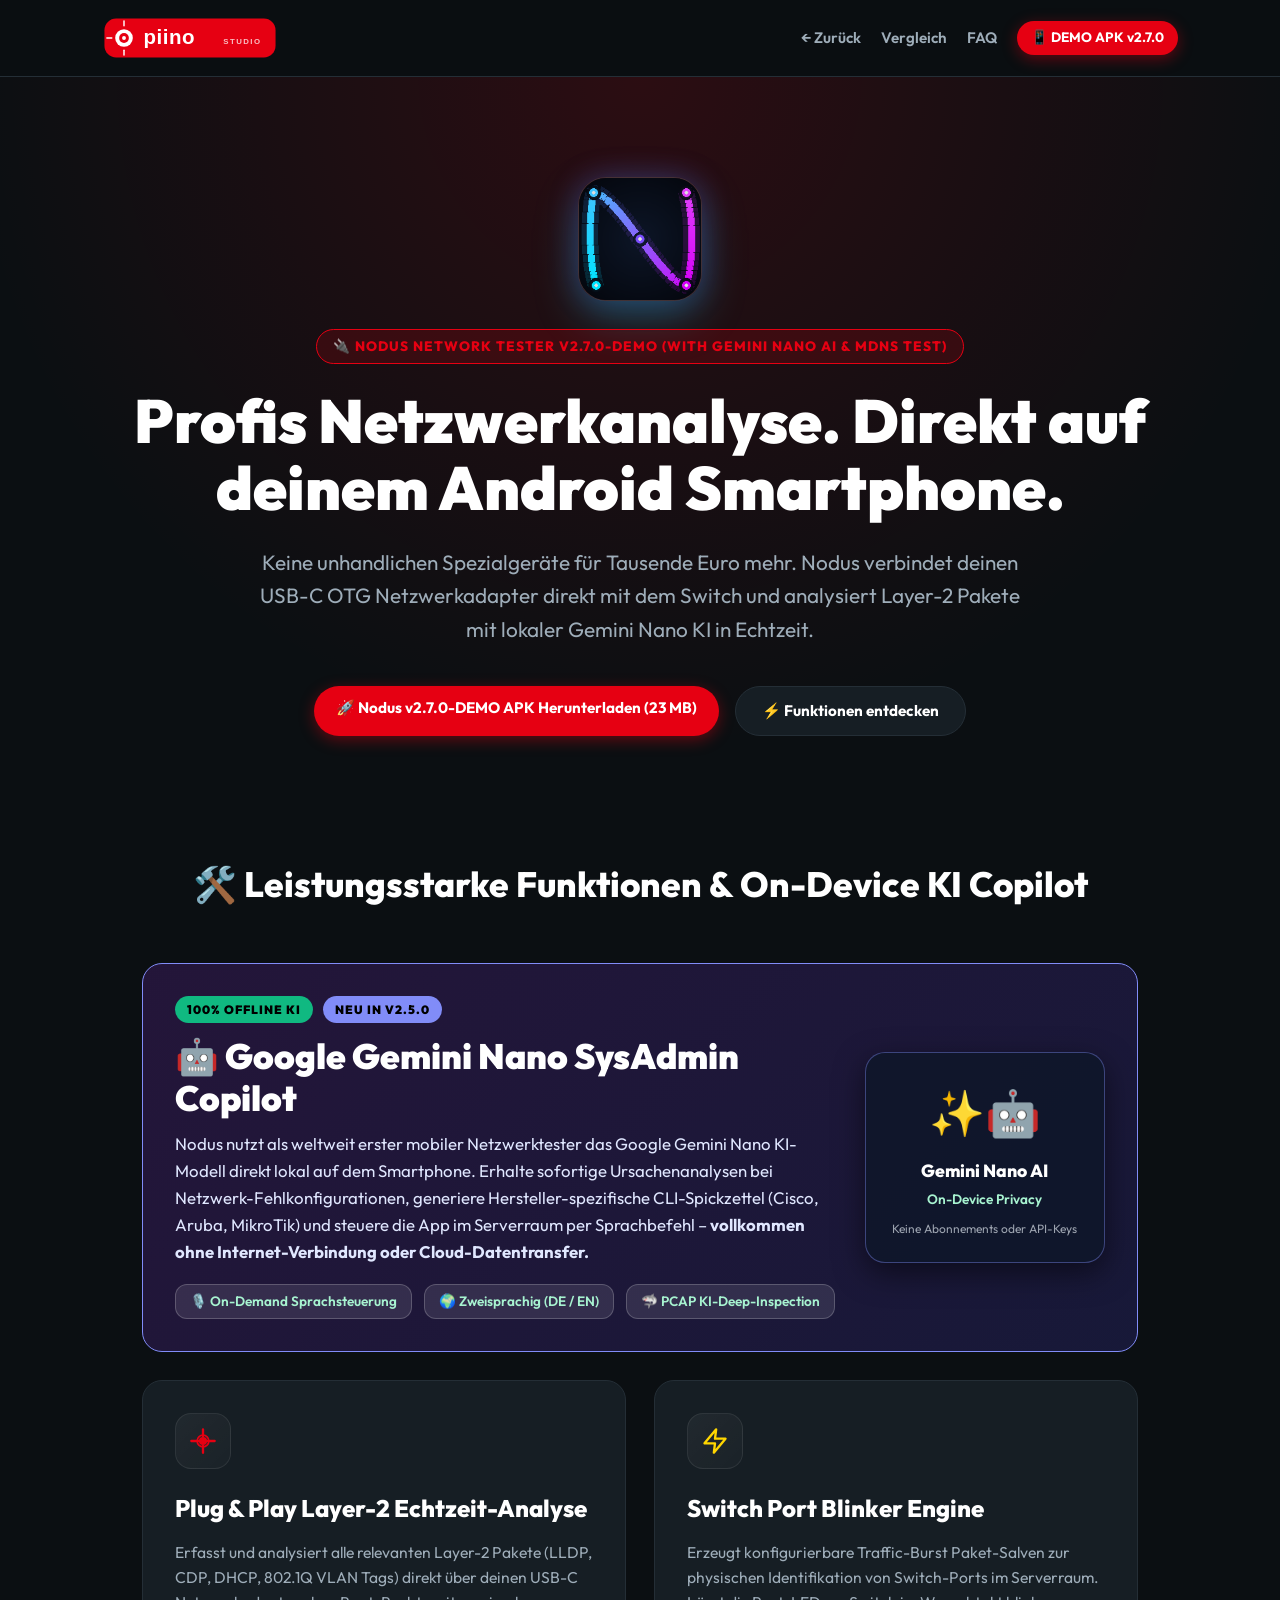
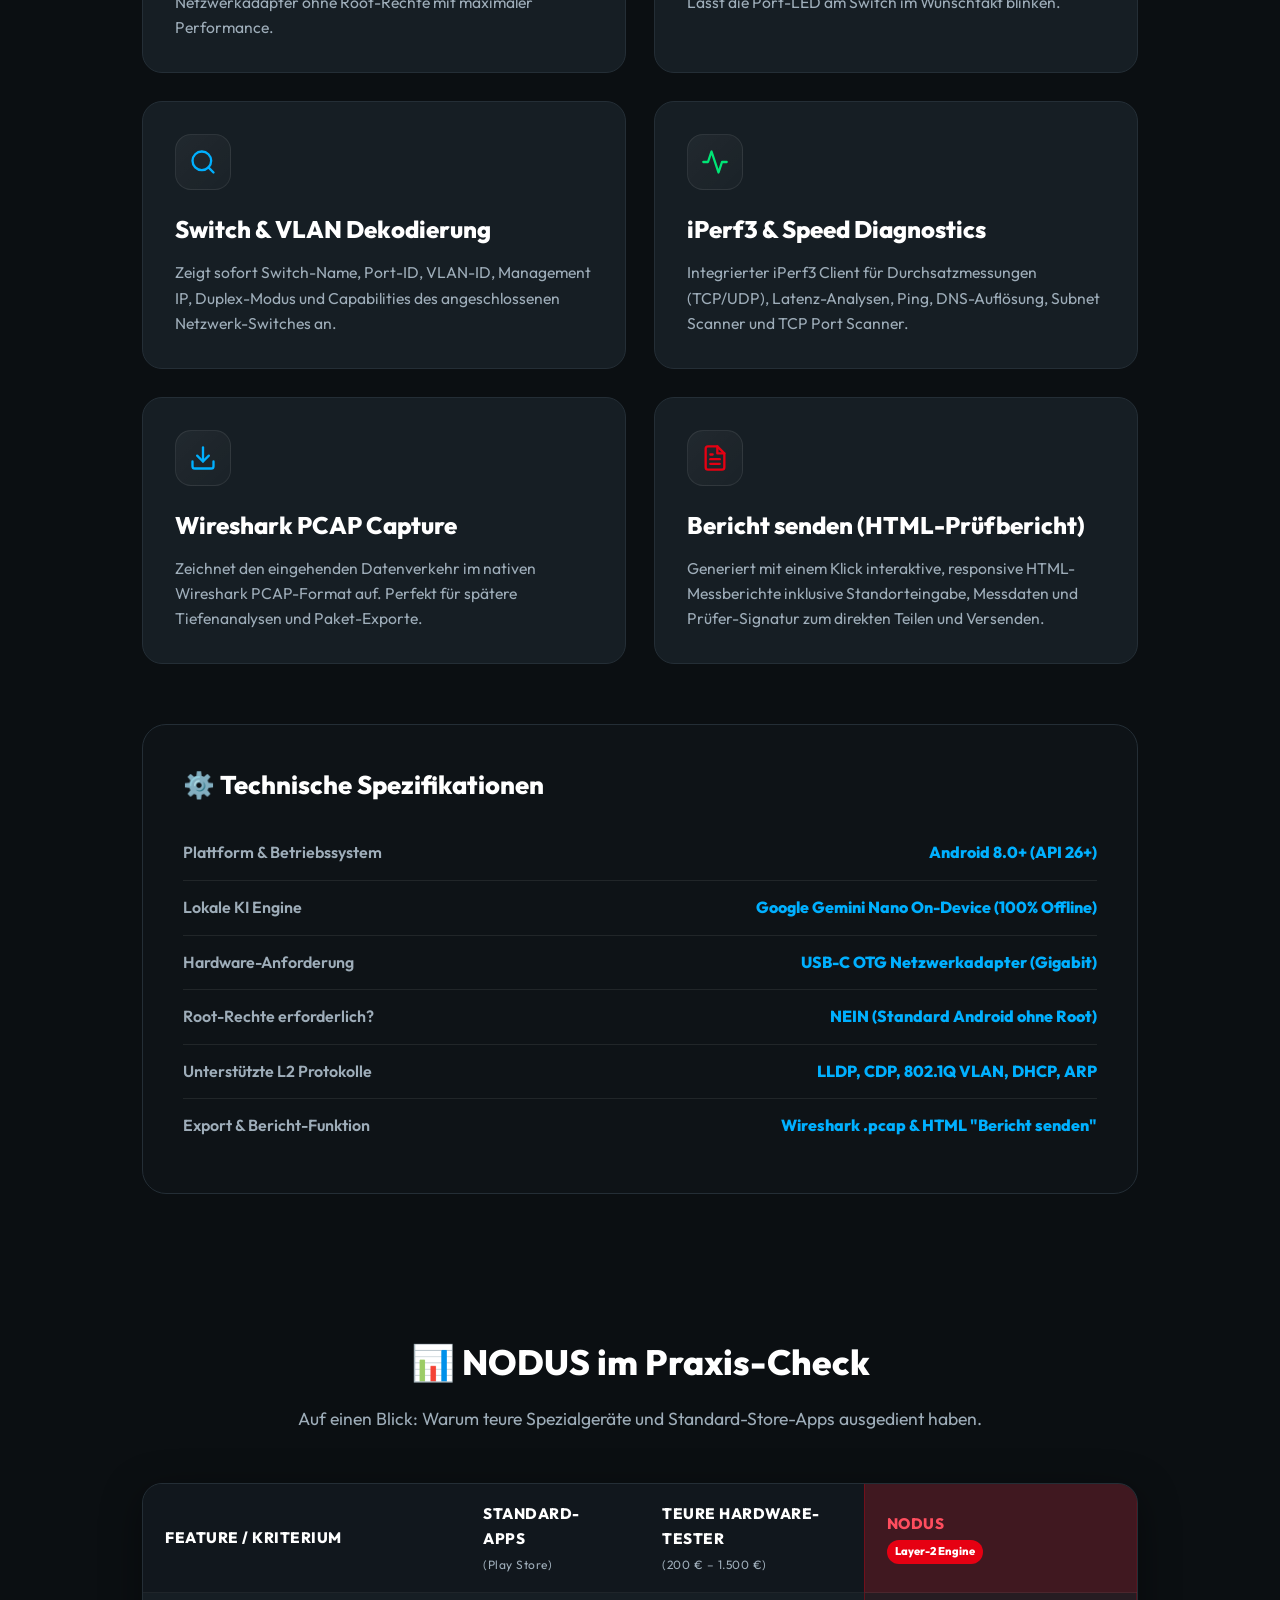
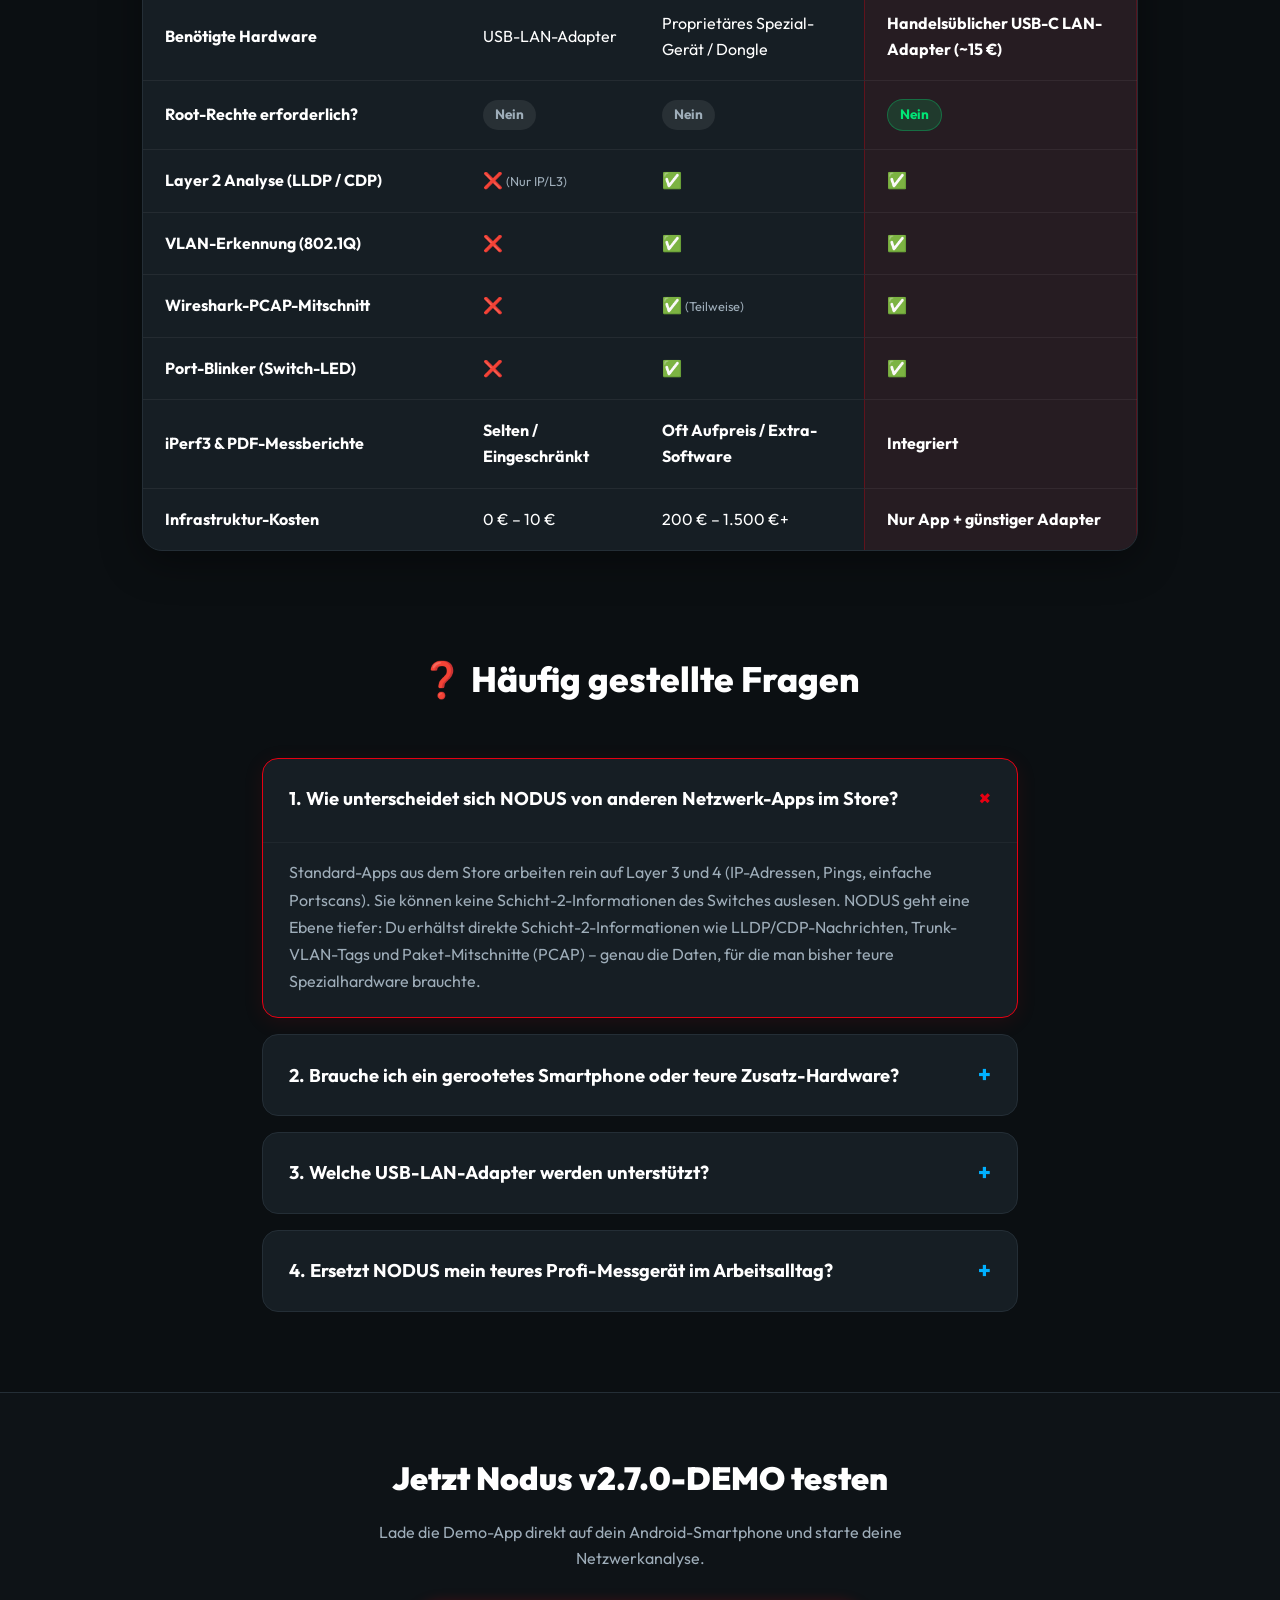
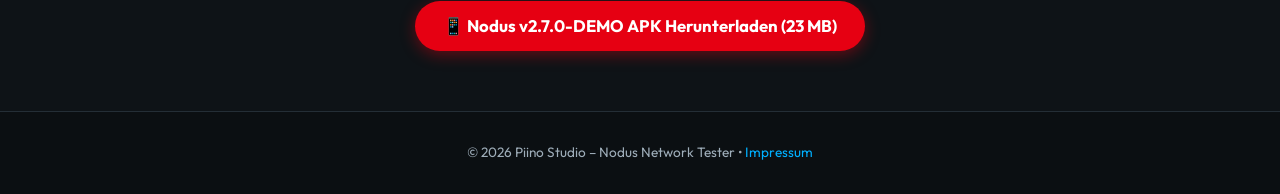
==== nodus.html @ 51ab17da "Update all website references & download links to Nodus v2.7.0-DEMO" ====
<!DOCTYPE html>
<html lang="de">
<head>
  <meta charset="UTF-8">
  <meta name="viewport" content="width=device-width, initial-scale=1.0">
  <title>Nodus Network Tester - Der mobile USB-C Layer-2 Netzwerktester für Android</title>
  <meta name="description" content="Nodus verwandelt dein Android-Smartphone in einen professionellen Layer-2 Netzwerktester. LLDP/CDP Switch-Analyse, Port-Blinker, iPerf3 und PCAP Export ohne Root.">
  <link rel="preconnect" href="https://fonts.googleapis.com">
  <link rel="preconnect" href="https://fonts.gstatic.com" crossorigin>
  <link href="https://fonts.googleapis.com/css2?family=Outfit:wght@400;600;800;900&display=swap" rel="stylesheet">
  <link rel="stylesheet" href="styles.css">
  <style>
    .nodus-hero {
      padding: 100px 8% 60px;
      text-align: center;
      background: radial-gradient(circle at top center, rgba(230, 0, 18, 0.15) 0%, rgba(11, 15, 18, 0) 70%);
    }
    .nodus-hero h1 {
      font-size: 3.8rem;
      font-weight: 900;
      line-height: 1.1;
      margin-bottom: 24px;
    }
    .nodus-hero p {
      font-size: 1.3rem;
      color: var(--text-gray);
      max-width: 760px;
      margin: 0 auto 40px;
    }
    .feature-detail-grid {
      display: grid;
      grid-template-columns: repeat(auto-fit, minmax(340px, 1fr));
      gap: 28px;
      margin-top: 40px;
    }
    .detail-card {
      background: var(--card-bg);
      border: 1px solid var(--card-border);
      border-radius: 20px;
      padding: 32px;
      transition: all 0.2s ease;
    }
    .detail-card:hover {
      border-color: var(--piino-red);
      transform: translateY(-4px);
    }
    .detail-icon {
      font-size: 3rem;
      margin-bottom: 20px;
    }
    .detail-card h3 {
      font-size: 1.5rem;
      font-weight: 800;
      margin-bottom: 12px;
      color: var(--text-white);
    }
    .detail-card p {
      color: var(--text-gray);
      font-size: 0.98rem;
      line-height: 1.6;
    }
    .tech-specs {
      background: #0E1317;
      border: 1px solid var(--card-border);
      border-radius: 24px;
      padding: 40px;
      margin-top: 60px;
    }
    .spec-item {
      display: flex;
      justify-content: space-between;
      padding: 14px 0;
      border-bottom: 1px solid rgba(255, 255, 255, 0.08);
    }
    .spec-item:last-child {
      border-bottom: none;
    }
    .spec-name {
      color: var(--text-gray);
      font-weight: 600;
    }
    .spec-value {
      color: var(--accent-cyan);
      font-weight: 800;
    }
  </style>
</head>
<body>

  <!-- Navbar -->
  <nav class="navbar">
    <a href="https://www.piino.de" class="nav-brand">
      <img src="piino-logo-legal.svg" alt="Piino Studio Logo" class="nav-logo-svg">
    </a>
    <div class="nav-links">
      <a href="https://www.piino.de" class="nav-link">← Zurück</a>
      <a href="#vergleich" class="nav-link">Vergleich</a>
      <a href="#faq" class="nav-link">FAQ</a>
      <a href="downloads/Nodus-v2.7.0-DEMO.apk" download class="btn-primary btn-sm">📱 DEMO APK v2.7.0</a>
    </div>
  </nav>

  <!-- Nodus Hero -->
  <section class="nodus-hero">
    <div style="margin-bottom: 20px;">
      <img src="nodus-app-icon.png" alt="Nodus App Icon" style="width: 124px; height: 124px; border-radius: 28px; box-shadow: 0 16px 45px rgba(0, 225, 255, 0.28), 0 0 30px rgba(124, 77, 255, 0.25); border: 1px solid rgba(255, 255, 255, 0.15); transition: transform 0.3s ease;" onmouseover="this.style.transform='scale(1.06)'" onmouseout="this.style.transform='scale(1)'">
    </div>
    <div class="badge-nintendo">🔌 NODUS NETWORK TESTER v2.7.0-DEMO (WITH GEMINI NANO AI & mDNS TEST)</div>
    <h1>Profis Netzwerkanalyse. Direkt auf deinem Android Smartphone.</h1>
    <p>Keine unhandlichen Spezialgeräte für Tausende Euro mehr. Nodus verbindet deinen USB-C OTG Netzwerkadapter direkt mit dem Switch und analysiert Layer-2 Pakete mit lokaler Gemini Nano KI in Echtzeit.</p>
    
    <div class="hero-actions">
      <a href="downloads/Nodus-v2.7.0-DEMO.apk" download class="btn-primary">🚀 Nodus v2.7.0-DEMO APK Herunterladen (23 MB)</a>
      <a href="#features" class="btn-secondary">⚡ Funktionen entdecken</a>
    </div>
  </section>

  <!-- Deep Feature Breakdown -->
  <section id="features" class="features">
    <h2 class="section-title">🛠️ Leistungsstarke Funktionen &amp; On-Device KI Copilot</h2>
    
    <div class="feature-detail-grid">
      <!-- HIGHLIGHT FEATURE: Gemini Nano On-Device KI Copilot -->
      <div class="detail-card gemini-nano-card" style="grid-column: 1 / -1; background: linear-gradient(135deg, rgba(147, 51, 234, 0.18), rgba(79, 70, 229, 0.18)); border: 1.5px solid #818CF8; position: relative; overflow: hidden;">
        <div style="display: flex; align-items: center; justify-content: space-between; flex-wrap: wrap; gap: 20px;">
          <div style="flex: 1; min-width: 300px;">
            <div style="display: flex; align-items: center; gap: 10px; margin-bottom: 12px;">
              <span style="background: #10B981; color: #000; font-weight: 900; padding: 4px 12px; border-radius: 99px; font-size: 0.75rem; text-transform: uppercase; letter-spacing: 1px;">100% OFFLINE KI</span>
              <span style="background: #818CF8; color: #000; font-weight: 900; padding: 4px 12px; border-radius: 99px; font-size: 0.75rem; text-transform: uppercase; letter-spacing: 1px;">NEU IN v2.5.0</span>
            </div>
            <h3 style="font-size: 2.2rem; font-weight: 900; margin-bottom: 12px; color: #FFF; line-height: 1.2;">🤖 Google Gemini Nano SysAdmin Copilot</h3>
            <p style="color: #E0E7FF; font-size: 1.05rem; line-height: 1.6;">
              Nodus nutzt als weltweit erster mobiler Netzwerktester das Google Gemini Nano KI-Modell direkt lokal auf dem Smartphone. Erhalte sofortige Ursachenanalysen bei Netzwerk-Fehlkonfigurationen, generiere Hersteller-spezifische CLI-Spickzettel (Cisco, Aruba, MikroTik) und steuere die App im Serverraum per Sprachbefehl – <strong>vollkommen ohne Internet-Verbindung oder Cloud-Datentransfer.</strong>
            </p>
            <div style="display: flex; flex-wrap: wrap; gap: 12px; margin-top: 18px;">
              <span style="background: rgba(255,255,255,0.1); border: 1px solid rgba(255,255,255,0.2); padding: 6px 14px; border-radius: 12px; font-size: 0.85rem; color: #A7F3D0; font-weight: 600;">🎙️ On-Demand Sprachsteuerung</span>
              <span style="background: rgba(255,255,255,0.1); border: 1px solid rgba(255,255,255,0.2); padding: 6px 14px; border-radius: 12px; font-size: 0.85rem; color: #A7F3D0; font-weight: 600;">🌍 Zweisprachig (DE / EN)</span>
              <span style="background: rgba(255,255,255,0.1); border: 1px solid rgba(255,255,255,0.2); padding: 6px 14px; border-radius: 12px; font-size: 0.85rem; color: #A7F3D0; font-weight: 600;">🦈 PCAP KI-Deep-Inspection</span>
            </div>
          </div>
          <div style="background: rgba(15, 23, 42, 0.85); border: 1px solid rgba(129, 140, 248, 0.4); border-radius: 20px; padding: 24px; text-align: center; min-width: 240px; box-shadow: 0 10px 30px rgba(0,0,0,0.5);">
            <div style="font-size: 2.8rem; margin-bottom: 8px;">✨🤖</div>
            <div style="font-size: 1.1rem; font-weight: 800; color: #FFF;">Gemini Nano AI</div>
            <div style="font-size: 0.85rem; color: #A7F3D0; margin-top: 4px; font-weight: 600;">On-Device Privacy</div>
            <div style="font-size: 0.75rem; color: #9CA3AF; margin-top: 8px;">Keine Abonnements oder API-Keys</div>
          </div>
        </div>
      </div>

      <!-- Feature 1: Layer-2 Engine -->
      <div class="detail-card">
        <div class="card-icon-svg">
          <svg xmlns="http://www.w3.org/2000/svg" viewBox="0 0 24 24" fill="none" stroke="#E60012" stroke-width="2" stroke-linecap="round" stroke-linejoin="round">
            <path d="M12 2v6m0 8v6M2 12h6m8 0h6"/>
            <circle cx="12" cy="12" r="5" stroke="#E60012" stroke-width="1.5" fill="none"/>
            <circle cx="12" cy="12" r="2.5" fill="#E60012"/>
          </svg>
        </div>
        <h3>Plug &amp; Play Layer-2 Echtzeit-Analyse</h3>
        <p>Erfasst und analysiert alle relevanten Layer-2 Pakete (LLDP, CDP, DHCP, 802.1Q VLAN Tags) direkt über deinen USB-C Netzwerkadapter ohne Root-Rechte mit maximaler Performance.</p>
      </div>

      <!-- Feature 2: Port Blinker -->
      <div class="detail-card">
        <div class="card-icon-svg">
          <svg xmlns="http://www.w3.org/2000/svg" viewBox="0 0 24 24" fill="none" stroke="#FFD600" stroke-width="2" stroke-linecap="round" stroke-linejoin="round">
            <path d="M13 2L3 14h9l-1 8 10-12h-9l1-8z"/>
          </svg>
        </div>
        <h3>Switch Port Blinker Engine</h3>
        <p>Erzeugt konfigurierbare Traffic-Burst Paket-Salven zur physischen Identifikation von Switch-Ports im Serverraum. Lässt die Port-LED am Switch im Wunschtakt blinken.</p>
      </div>

      <!-- Feature 3: LLDP / CDP Discovery -->
      <div class="detail-card">
        <div class="card-icon-svg">
          <svg xmlns="http://www.w3.org/2000/svg" viewBox="0 0 24 24" fill="none" stroke="#00B0FF" stroke-width="2" stroke-linecap="round" stroke-linejoin="round">
            <circle cx="11" cy="11" r="8"/>
            <line x1="21" y1="21" x2="16.65" y2="16.65"/>
          </svg>
        </div>
        <h3>Switch &amp; VLAN Dekodierung</h3>
        <p>Zeigt sofort Switch-Name, Port-ID, VLAN-ID, Management IP, Duplex-Modus und Capabilities des angeschlossenen Netzwerk-Switches an.</p>
      </div>

      <!-- Feature 4: iPerf3 & Diagnostics -->
      <div class="detail-card">
        <div class="card-icon-svg">
          <svg xmlns="http://www.w3.org/2000/svg" viewBox="0 0 24 24" fill="none" stroke="#00E676" stroke-width="2" stroke-linecap="round" stroke-linejoin="round">
            <polyline points="22 12 18 12 15 21 9 3 6 12 2 12"/>
          </svg>
        </div>
        <h3>iPerf3 &amp; Speed Diagnostics</h3>
        <p>Integrierter iPerf3 Client für Durchsatzmessungen (TCP/UDP), Latenz-Analysen, Ping, DNS-Auflösung, Subnet Scanner und TCP Port Scanner.</p>
      </div>

      <!-- Feature 5: Wireshark PCAPs -->
      <div class="detail-card">
        <div class="card-icon-svg">
          <svg xmlns="http://www.w3.org/2000/svg" viewBox="0 0 24 24" fill="none" stroke="#00B0FF" stroke-width="2" stroke-linecap="round" stroke-linejoin="round">
            <path d="M21 15v4a2 2 0 0 1-2 2H5a2 2 0 0 1-2-2v-4"/>
            <polyline points="7 10 12 15 17 10"/>
            <line x1="12" y1="15" x2="12" y2="3"/>
          </svg>
        </div>
        <h3>Wireshark PCAP Capture</h3>
        <p>Zeichnet den eingehenden Datenverkehr im nativen Wireshark PCAP-Format auf. Perfekt für spätere Tiefenanalysen und Paket-Exporte.</p>
      </div>

      <!-- Feature 6: Bericht senden (HTML-Messbericht) -->
      <div class="detail-card">
        <div class="card-icon-svg">
          <svg xmlns="http://www.w3.org/2000/svg" viewBox="0 0 24 24" fill="none" stroke="#E60012" stroke-width="2" stroke-linecap="round" stroke-linejoin="round">
            <path d="M14 2H6a2 2 0 0 0-2 2v16a2 2 0 0 0 2 2h12a2 2 0 0 0 2-2V8z"/>
            <polyline points="14 2 14 8 20 8"/>
            <line x1="16" y1="13" x2="8" y2="13"/>
            <line x1="16" y1="17" x2="8" y2="17"/>
            <polyline points="10 9 9 9 8 9"/>
          </svg>
        </div>
        <h3>Bericht senden (HTML-Prüfbericht)</h3>
        <p>Generiert mit einem Klick interaktive, responsive HTML-Messberichte inklusive Standorteingabe, Messdaten und Prüfer-Signatur zum direkten Teilen und Versenden.</p>
      </div>
    </div>

    <!-- Technical Specifications -->
    <div class="tech-specs">
      <h3 style="font-size: 1.6rem; margin-bottom: 20px; font-weight: 800;">⚙️ Technische Spezifikationen</h3>
      
      <div class="spec-item">
        <span class="spec-name">Plattform &amp; Betriebssystem</span>
        <span class="spec-value">Android 8.0+ (API 26+)</span>
      </div>
      <div class="spec-item">
        <span class="spec-name">Lokale KI Engine</span>
        <span class="spec-value">Google Gemini Nano On-Device (100% Offline)</span>
      </div>
      <div class="spec-item">
        <span class="spec-name">Hardware-Anforderung</span>
        <span class="spec-value">USB-C OTG Netzwerkadapter (Gigabit)</span>
      </div>
      <div class="spec-item">
        <span class="spec-name">Root-Rechte erforderlich?</span>
        <span class="spec-value">NEIN (Standard Android ohne Root)</span>
      </div>
      <div class="spec-item">
        <span class="spec-name">Unterstützte L2 Protokolle</span>
        <span class="spec-value">LLDP, CDP, 802.1Q VLAN, DHCP, ARP</span>
      </div>
      <div class="spec-item">
        <span class="spec-name">Export &amp; Bericht-Funktion</span>
        <span class="spec-value">Wireshark .pcap &amp; HTML "Bericht senden"</span>
      </div>
    </div>
  </section>


  <!-- Comparison Section -->
  <section id="vergleich" class="comparison-section">
    <h2 class="section-title">📊 NODUS im Praxis-Check</h2>
    <p class="section-subtitle">Auf einen Blick: Warum teure Spezialgeräte und Standard-Store-Apps ausgedient haben.</p>
    
    <div class="table-container">
      <table class="comparison-table">
        <thead>
          <tr>
            <th>Feature / Kriterium</th>
            <th>Standard-Apps<br><span class="table-subtext">(Play Store)</span></th>
            <th>Teure Hardware-Tester<br><span class="table-subtext">(200 € – 1.500 €)</span></th>
            <th class="highlight-col">NODUS<br><span class="table-badge">Layer-2 Engine</span></th>
          </tr>
        </thead>
        <tbody>
          <tr>
            <td class="feature-name">Benötigte Hardware</td>
            <td>USB-LAN-Adapter</td>
            <td>Proprietäres Spezial-Gerät / Dongle</td>
            <td class="highlight-col"><strong>Handelsüblicher USB-C LAN-Adapter (~15 €)</strong></td>
          </tr>
          <tr>
            <td class="feature-name">Root-Rechte erforderlich?</td>
            <td><span class="status-badge status-neutral">Nein</span></td>
            <td><span class="status-badge status-neutral">Nein</span></td>
            <td class="highlight-col"><span class="status-badge status-success">Nein</span></td>
          </tr>
          <tr>
            <td class="feature-name">Layer 2 Analyse (LLDP / CDP)</td>
            <td><span class="status-icon">❌ <small>(Nur IP/L3)</small></span></td>
            <td><span class="status-icon">✅</span></td>
            <td class="highlight-col"><span class="status-icon">✅</span></td>
          </tr>
          <tr>
            <td class="feature-name">VLAN-Erkennung (802.1Q)</td>
            <td><span class="status-icon">❌</span></td>
            <td><span class="status-icon">✅</span></td>
            <td class="highlight-col"><span class="status-icon">✅</span></td>
          </tr>
          <tr>
            <td class="feature-name">Wireshark-PCAP-Mitschnitt</td>
            <td><span class="status-icon">❌</span></td>
            <td><span class="status-icon">✅ <small>(Teilweise)</small></span></td>
            <td class="highlight-col"><span class="status-icon">✅</span></td>
          </tr>
          <tr>
            <td class="feature-name">Port-Blinker (Switch-LED)</td>
            <td><span class="status-icon">❌</span></td>
            <td><span class="status-icon">✅</span></td>
            <td class="highlight-col"><span class="status-icon">✅</span></td>
          </tr>
          <tr>
            <td class="feature-name">iPerf3 & PDF-Messberichte</td>
            <td><span class="status-icon">Selten / Eingeschränkt</span></td>
            <td><span class="status-icon">Oft Aufpreis / Extra-Software</span></td>
            <td class="highlight-col"><strong>Integriert</strong></td>
          </tr>
          <tr>
            <td class="feature-name">Infrastruktur-Kosten</td>
            <td>0 € – 10 €</td>
            <td>200 € – 1.500 €+</td>
            <td class="highlight-col"><strong>Nur App + günstiger Adapter</strong></td>
          </tr>
        </tbody>
      </table>
    </div>
  </section>

  <!-- FAQ Section -->
  <section id="faq" class="faq-section">
    <h2 class="section-title">❓ Häufig gestellte Fragen</h2>
    
    <div class="faq-container">
      <details class="faq-item" open>
        <summary class="faq-question">
          <span>1. Wie unterscheidet sich NODUS von anderen Netzwerk-Apps im Store?</span>
          <span class="faq-icon">+</span>
        </summary>
        <div class="faq-answer">
          <p>Standard-Apps aus dem Store arbeiten rein auf Layer 3 und 4 (IP-Adressen, Pings, einfache Portscans). Sie können keine Schicht-2-Informationen des Switches auslesen. NODUS geht eine Ebene tiefer: Du erhältst direkte Schicht-2-Informationen wie LLDP/CDP-Nachrichten, Trunk-VLAN-Tags und Paket-Mitschnitte (PCAP) – genau die Daten, für die man bisher teure Spezialhardware brauchte.</p>
        </div>
      </details>

      <details class="faq-item">
        <summary class="faq-question">
          <span>2. Brauche ich ein gerootetes Smartphone oder teure Zusatz-Hardware?</span>
          <span class="faq-icon">+</span>
        </summary>
        <div class="faq-answer">
          <p>Nein. NODUS funktioniert auf ganz normalen Android-Smartphones ohne Root-Zustand. Anstelle eines proprietären Hardware-Dongles für mehrere hundert Euro nutzt NODUS einen handelsüblichen USB-C-auf-Ethernet-Adapter.</p>
        </div>
      </details>

      <details class="faq-item">
        <summary class="faq-question">
          <span>3. Welche USB-LAN-Adapter werden unterstützt?</span>
          <span class="faq-icon">+</span>
        </summary>
        <div class="faq-answer">
          <p>NODUS funktioniert mit praktisch allen handelsüblichen USB-C-auf-Gigabit-Ethernet-Adaptern, die überall im Handel erhältlich sind. Du benötigst keine teure Spezial-Hardware – ein ganz gewöhnlicher USB-LAN-Adapter genügt.</p>
        </div>
      </details>

      <details class="faq-item">
        <summary class="faq-question">
          <span>4. Ersetzt NODUS mein teures Profi-Messgerät im Arbeitsalltag?</span>
          <span class="faq-icon">+</span>
        </summary>
        <div class="faq-answer">
          <p>Für 90 % der täglichen Aufgaben im Service, bei der Fehlersuche und der Inbetriebnahme (Welcher Switch-Port ist das? Welches VLAN liegt an? Läuft DHCP? Passt der Durchsatz via iPerf3?): Ja. Du hast dein Testwerkzeug ab sofort immer in der Hosentasche, ohne schwere Gerätekoffer oder leere Spezial-Akkus.</p>
        </div>
      </details>
    </div>
  </section>

  <!-- Download Footer CTA -->
  <section style="text-align: center; padding: 60px 5%; background: #0E1317; border-top: 1px solid var(--card-border);">
    <h2 style="font-size: 2rem; font-weight: 900; margin-bottom: 16px;">Jetzt Nodus v2.7.0-DEMO testen</h2>
    <p style="color: var(--text-gray); margin-bottom: 30px; max-width: 600px; margin-left: auto; margin-right: auto;">Lade die Demo-App direkt auf dein Android-Smartphone und starte deine Netzwerkanalyse.</p>
    <div style="max-width: 460px; margin: 0 auto; width: 100%;">
      <a href="downloads/Nodus-v2.7.0-DEMO.apk" download class="btn-primary btn-cta-footer">📱 Nodus v2.7.0-DEMO APK Herunterladen (23 MB)</a>
    </div>
  </section>

  <!-- Footer -->
  <footer>
    <p>&copy; 2026 Piino Studio – Nodus Network Tester &bull; <a href="https://www.piino.de#impressum" style="color: var(--accent-cyan); text-decoration: none;">Impressum</a></p>
  </footer>

</body>
</html>
---- styles.css ----
:root {
  --piino-red: #E60012;
  --piino-red-hover: #CC0010;
  --bg-dark: #0B0F12;
  --card-bg: #161E24;
  --card-border: #242E36;
  --text-white: #FFFFFF;
  --text-gray: #9EADB9;
  --accent-green: #00E676;
  --accent-cyan: #00B0FF;
  --accent-yellow: #FFD600;
  --font-family: 'Outfit', -apple-system, BlinkMacSystemFont, 'Segoe UI', Roboto, sans-serif;
}

* {
  box-sizing: border-box;
  margin: 0;
  padding: 0;
}

body {
  background-color: var(--bg-dark);
  color: var(--text-white);
  font-family: var(--font-family);
  line-height: 1.6;
  overflow-x: hidden;
}

/* Header & Navbar */
.navbar {
  display: flex;
  justify-content: space-between;
  align-items: center;
  padding: 16px 8%;
  background: rgba(11, 15, 18, 0.85);
  backdrop-filter: blur(12px);
  position: sticky;
  top: 0;
  z-index: 100;
  border-bottom: 1px solid var(--card-border);
}

.nav-brand {
  display: flex;
  align-items: center;
  text-decoration: none;
}

.nav-logo-svg {
  height: 44px;
  width: auto;
  transition: transform 0.2s ease;
}

.nav-logo-svg:hover {
  transform: scale(1.03);
}

.nav-links {
  display: flex;
  align-items: center;
  gap: 20px;
}

.nav-link {
  color: var(--text-gray);
  text-decoration: none;
  font-weight: 600;
  font-size: 0.95rem;
  transition: color 0.2s ease;
}

.nav-link:hover {
  color: var(--text-white);
}

.btn-primary {
  background-color: var(--piino-red);
  color: var(--text-white);
  padding: 10px 22px;
  border-radius: 50px;
  text-decoration: none;
  font-weight: 700;
  font-size: 0.95rem;
  transition: all 0.2s ease;
  box-shadow: 0 4px 15px rgba(230, 0, 18, 0.4);
}

.btn-primary:hover {
  background-color: var(--piino-red-hover);
  transform: translateY(-2px);
  box-shadow: 0 6px 20px rgba(230, 0, 18, 0.6);
}

.btn-sm {
  padding: 6px 14px;
  font-size: 0.85rem;
}

/* Hero Section */
.hero {
  text-align: center;
  padding: 90px 8% 70px;
  max-width: 1000px;
  margin: 0 auto;
}

.badge-nintendo {
  display: inline-flex;
  align-items: center;
  gap: 8px;
  background: rgba(230, 0, 18, 0.15);
  border: 1px solid var(--piino-red);
  color: var(--piino-red);
  padding: 6px 16px;
  border-radius: 50px;
  font-size: 0.85rem;
  font-weight: 800;
  letter-spacing: 1px;
  text-transform: uppercase;
  margin-bottom: 24px;
}

.hero h1 {
  font-size: 3.5rem;
  font-weight: 900;
  line-height: 1.15;
  margin-bottom: 20px;
  background: linear-gradient(135deg, #FFFFFF 0%, #B0C4DE 100%);
  -webkit-background-clip: text;
  -webkit-text-fill-color: transparent;
}

.hero p {
  font-size: 1.25rem;
  color: var(--text-gray);
  max-width: 680px;
  margin: 0 auto 36px;
}

.hero-actions {
  display: flex;
  justify-content: center;
  gap: 16px;
  flex-wrap: wrap;
}

.btn-secondary {
  background-color: var(--card-bg);
  border: 1px solid var(--card-border);
  color: var(--text-white);
  padding: 12px 26px;
  border-radius: 50px;
  text-decoration: none;
  font-weight: 700;
  font-size: 0.95rem;
  transition: all 0.2s ease;
}

.btn-secondary:hover {
  border-color: var(--accent-cyan);
  color: var(--accent-cyan);
}

/* App Showcase Grid */
.features {
  padding: 60px 8%;
  max-width: 1200px;
  margin: 0 auto;
}

.section-title {
  text-align: center;
  font-size: 2.2rem;
  font-weight: 800;
  margin-bottom: 50px;
}

.grid {
  display: grid;
  grid-template-columns: repeat(auto-fit, minmax(320px, 1fr));
  gap: 24px;
}

.card {
  position: relative;
  background-color: var(--card-bg);
  border: 1px solid var(--card-border);
  border-radius: 20px;
  padding: 30px;
  transition: transform 0.2s ease, border-color 0.2s ease;
}

.card:hover {
  transform: translateY(-4px);
  border-color: rgba(230, 0, 18, 0.5);
}

.card-featured {
  border: 1px solid var(--piino-red);
  background: linear-gradient(145deg, #1C242C 0%, #161E24 100%);
  box-shadow: 0 10px 30px rgba(230, 0, 18, 0.15);
}

.card-badge {
  position: absolute;
  top: 16px;
  right: 16px;
  background: var(--piino-red);
  color: var(--text-white);
  font-size: 0.7rem;
  font-weight: 900;
  padding: 3px 10px;
  border-radius: 20px;
  letter-spacing: 1px;
}

.card-tag {
  display: inline-block;
  margin-top: 14px;
  background: rgba(0, 176, 255, 0.15);
  color: var(--accent-cyan);
  border: 1px solid rgba(0, 176, 255, 0.3);
  font-size: 0.75rem;
  font-weight: 700;
  padding: 3px 10px;
  border-radius: 12px;
}

.wip-badge {
  background: var(--accent-yellow);
  color: #000000;
  font-size: 0.65rem;
  font-weight: 900;
  padding: 2px 6px;
  border-radius: 6px;
  vertical-align: middle;
  margin-left: 6px;
}

.card-icon-svg {
  width: 56px;
  height: 56px;
  display: flex;
  align-items: center;
  justify-content: center;
  background: linear-gradient(135deg, rgba(255, 255, 255, 0.05) 0%, rgba(255, 255, 255, 0.02) 100%);
  border: 1px solid rgba(255, 255, 255, 0.08);
  border-radius: 16px;
  margin-bottom: 20px;
  transition: all 0.2s ease;
}

.card-icon-svg svg {
  width: 28px;
  height: 28px;
}

.card:hover .card-icon-svg {
  background: rgba(230, 0, 18, 0.12);
  border-color: rgba(230, 0, 18, 0.4);
  transform: scale(1.06);
  box-shadow: 0 4px 20px rgba(230, 0, 18, 0.25);
}

.card h3 {
  font-size: 1.4rem;
  margin-bottom: 12px;
  font-weight: 800;
}

.card p {
  color: var(--text-gray);
  font-size: 0.95rem;
}

.card-actions {
  display: flex;
  gap: 10px;
  margin-top: 20px;
}

/* Impressum & Legal Section */
.impressum-section {
  padding: 60px 8%;
  background: #0E1317;
  border-top: 1px solid var(--card-border);
  margin-top: 80px;
}

.impressum-container {
  max-width: 900px;
  margin: 0 auto;
}

.impressum-container h2 {
  font-size: 1.8rem;
  font-weight: 800;
  margin-bottom: 6px;
}

.impressum-subtitle {
  color: var(--text-gray);
  font-size: 0.9rem;
  margin-bottom: 30px;
}

.impressum-grid {
  display: grid;
  grid-template-columns: repeat(auto-fit, minmax(280px, 1fr));
  gap: 20px;
  margin-bottom: 30px;
}

.impressum-block {
  background: var(--card-bg);
  border: 1px solid var(--card-border);
  padding: 20px;
  border-radius: 14.dp;
  border-radius: 14px;
}

.impressum-block h4 {
  color: var(--accent-cyan);
  margin-bottom: 8px;
  font-size: 1.05rem;
}

.impressum-block a {
  color: var(--accent-cyan);
  text-decoration: none;
}

.impressum-legal-text h4 {
  font-size: 1.1rem;
  margin-top: 20px;
  margin-bottom: 8px;
  color: var(--text-white);
}

.impressum-legal-text p {
  color: var(--text-gray);
  font-size: 0.85rem;
  margin-bottom: 12px;
}

/* Footer */
footer {
  text-align: center;
  padding: 30px 8%;
  border-top: 1px solid var(--card-border);
  color: var(--text-gray);
  font-size: 0.85rem;
}

html, body {
  overflow-x: hidden !important;
  max-width: 100vw;
}

/* Comparison Section */
.comparison-section {
  padding: 80px 8% 40px;
  max-width: 1200px;
  margin: 0 auto;
}

.section-subtitle {
  text-align: center;
  color: var(--text-gray);
  font-size: 1.1rem;
  margin-top: -35px;
  margin-bottom: 50px;
}

.table-container {
  overflow-x: auto;
  background: var(--card-bg);
  border: 1px solid var(--card-border);
  border-radius: 20px;
  box-shadow: 0 10px 40px rgba(0, 0, 0, 0.4);
  -webkit-overflow-scrolling: touch;
}

.comparison-table {
  width: 100%;
  border-collapse: collapse;
  text-align: left;
  min-width: 700px;
}

.comparison-table th, 
.comparison-table td {
  padding: 18px 22px;
  border-bottom: 1px solid rgba(255, 255, 255, 0.06);
}

.comparison-table th {
  background: #11171D;
  font-size: 0.95rem;
  font-weight: 800;
  color: var(--text-white);
  text-transform: uppercase;
  letter-spacing: 0.5px;
}

.table-subtext {
  font-size: 0.75rem;
  color: var(--text-gray);
  font-weight: 400;
  text-transform: none;
  display: block;
  margin-top: 4px;
}

.table-badge {
  display: inline-block;
  background: var(--piino-red);
  color: var(--text-white);
  font-size: 0.7rem;
  padding: 3px 8px;
  border-radius: 12px;
  font-weight: 800;
  margin-top: 4px;
  letter-spacing: 0;
  text-transform: none;
}

.comparison-table tr:last-child td {
  border-bottom: none;
}

.feature-name {
  font-weight: 700;
  color: var(--text-white);
  width: 32%;
}

.highlight-col {
  background: rgba(230, 0, 18, 0.08);
  border-left: 1px solid rgba(230, 0, 18, 0.3);
  border-right: 1px solid rgba(230, 0, 18, 0.3);
}

.comparison-table th.highlight-col {
  background: rgba(230, 0, 18, 0.2);
  color: #FF4D5E;
}

.status-badge {
  display: inline-block;
  padding: 4px 12px;
  border-radius: 20px;
  font-size: 0.85rem;
  font-weight: 700;
}

.status-success {
  background: rgba(0, 230, 118, 0.15);
  color: var(--accent-green);
  border: 1px solid rgba(0, 230, 118, 0.3);
}

.status-neutral {
  background: rgba(255, 255, 255, 0.08);
  color: var(--text-gray);
}

.status-icon {
  font-weight: 700;
  font-size: 1rem;
}

.status-icon small {
  color: var(--text-gray);
  font-size: 0.8rem;
  font-weight: normal;
}

/* FAQ Section */
.faq-section {
  padding: 60px 8% 80px;
  max-width: 960px;
  margin: 0 auto;
}

.faq-container {
  display: flex;
  flex-direction: column;
  gap: 16px;
  margin-top: 40px;
}

.faq-item {
  background: var(--card-bg);
  border: 1px solid var(--card-border);
  border-radius: 16px;
  overflow: hidden;
  transition: border-color 0.2s ease, transform 0.2s ease;
}

.faq-item:hover {
  border-color: rgba(0, 176, 255, 0.4);
}

.faq-item[open] {
  border-color: var(--piino-red);
  box-shadow: 0 4px 20px rgba(230, 0, 18, 0.1);
}

.faq-question {
  padding: 22px 26px;
  font-size: 1.15rem;
  font-weight: 700;
  color: var(--text-white);
  cursor: pointer;
  display: flex;
  justify-content: space-between;
  align-items: center;
  list-style: none;
  user-select: none;
}

.faq-question::-webkit-details-marker {
  display: none;
}

.faq-icon {
  font-size: 1.4rem;
  font-weight: 800;
  color: var(--accent-cyan);
  transition: transform 0.3s ease;
  margin-left: 16px;
  flex-shrink: 0;
}

.faq-item[open] .faq-icon {
  transform: rotate(45deg);
  color: var(--piino-red);
}

.faq-answer {
  padding: 0 26px 22px;
  color: var(--text-gray);
  font-size: 1rem;
  line-height: 1.7;
  border-top: 1px solid rgba(255, 255, 255, 0.04);
  margin-top: 4px;
  padding-top: 16px;
}

@media (max-width: 768px) {
  .navbar {
    padding: 12px 4%;
  }
  .nav-logo-svg {
    height: 34px;
  }
  .nav-links {
    gap: 10px;
  }
  .nav-link {
    font-size: 0.85rem;
  }
  .btn-primary {
    padding: 8px 14px;
    font-size: 0.8rem;
  }
  .btn-sm {
    padding: 6px 12px;
    font-size: 0.75rem;
  }
  .hero {
    padding: 50px 5% 40px;
  }
  .hero h1 {
    font-size: 2.2rem;
  }
  .hero p {
    font-size: 1rem;
  }
  .features, .comparison-section, .faq-section {
    padding: 40px 4%;
  }
  .grid, .feature-detail-grid {
    grid-template-columns: 1fr;
    gap: 18px;
  }
  .card, .detail-card {
    padding: 22px;
  }
  .tech-specs {
    padding: 24px 16px;
  }
  .spec-item {
    flex-direction: column;
    gap: 4px;
  }
  .comparison-table th, 
  .comparison-table td {
    padding: 12px 14px;
    font-size: 0.88rem;
  }
  .faq-question {
    padding: 16px 18px;
    font-size: 1rem;
  }
  .faq-answer {
    padding: 0 18px 18px;
    padding-top: 12px;
    font-size: 0.92rem;
  }
  .hero-actions {
    flex-direction: column;
    width: 100%;
    gap: 12px;
  }
  .hero-actions .btn-primary,
  .hero-actions .btn-secondary {
    width: 100%;
    max-width: 100%;
    box-sizing: border-box;
    text-align: center;
    justify-content: center;
    padding: 12px 18px;
    font-size: 0.95rem;
  }
  .btn-cta-footer {
    width: 100%;
    padding: 12px 16px;
    font-size: 0.92rem;
  }
}

.btn-cta-footer {
  font-size: 1.05rem;
  padding: 14px 28px;
  display: inline-flex;
  align-items: center;
  justify-content: center;
  text-align: center;
  max-width: 100%;
  box-sizing: border-box;
  white-space: normal;
  line-height: 1.3;
}
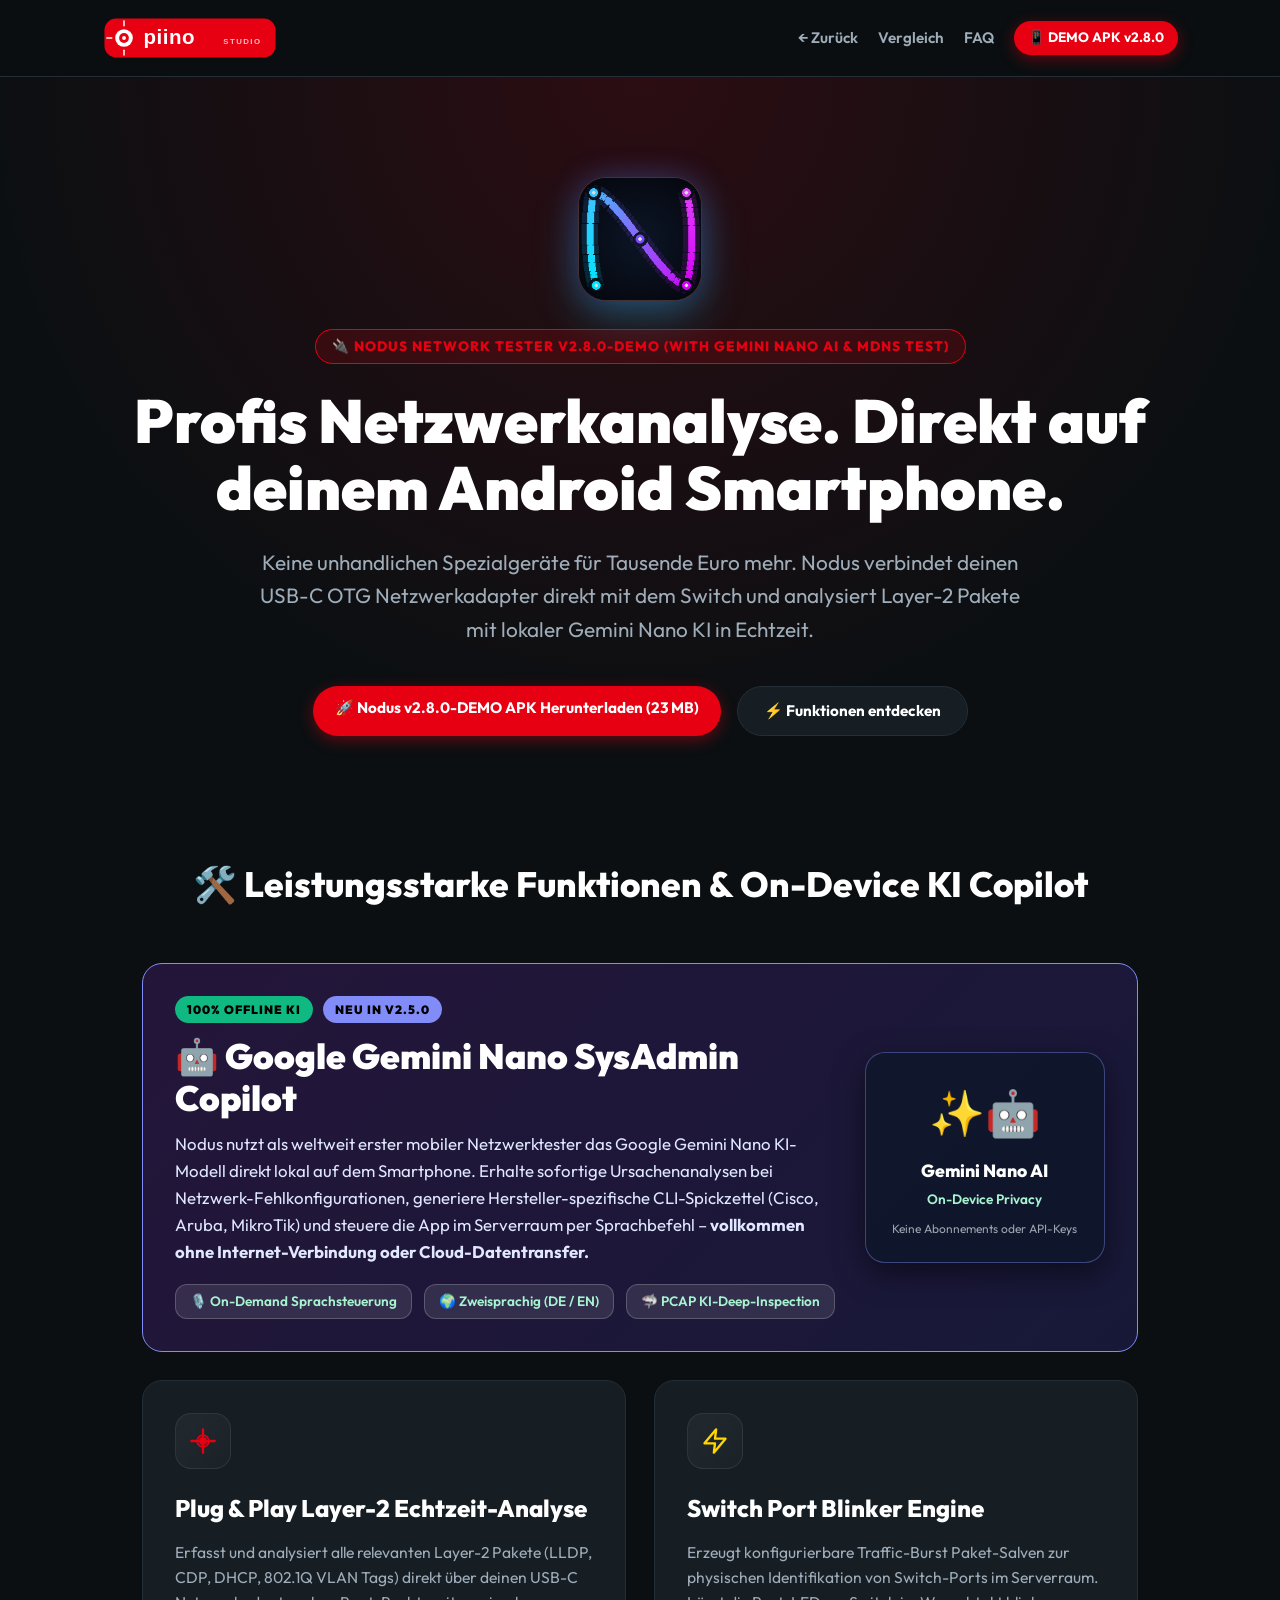
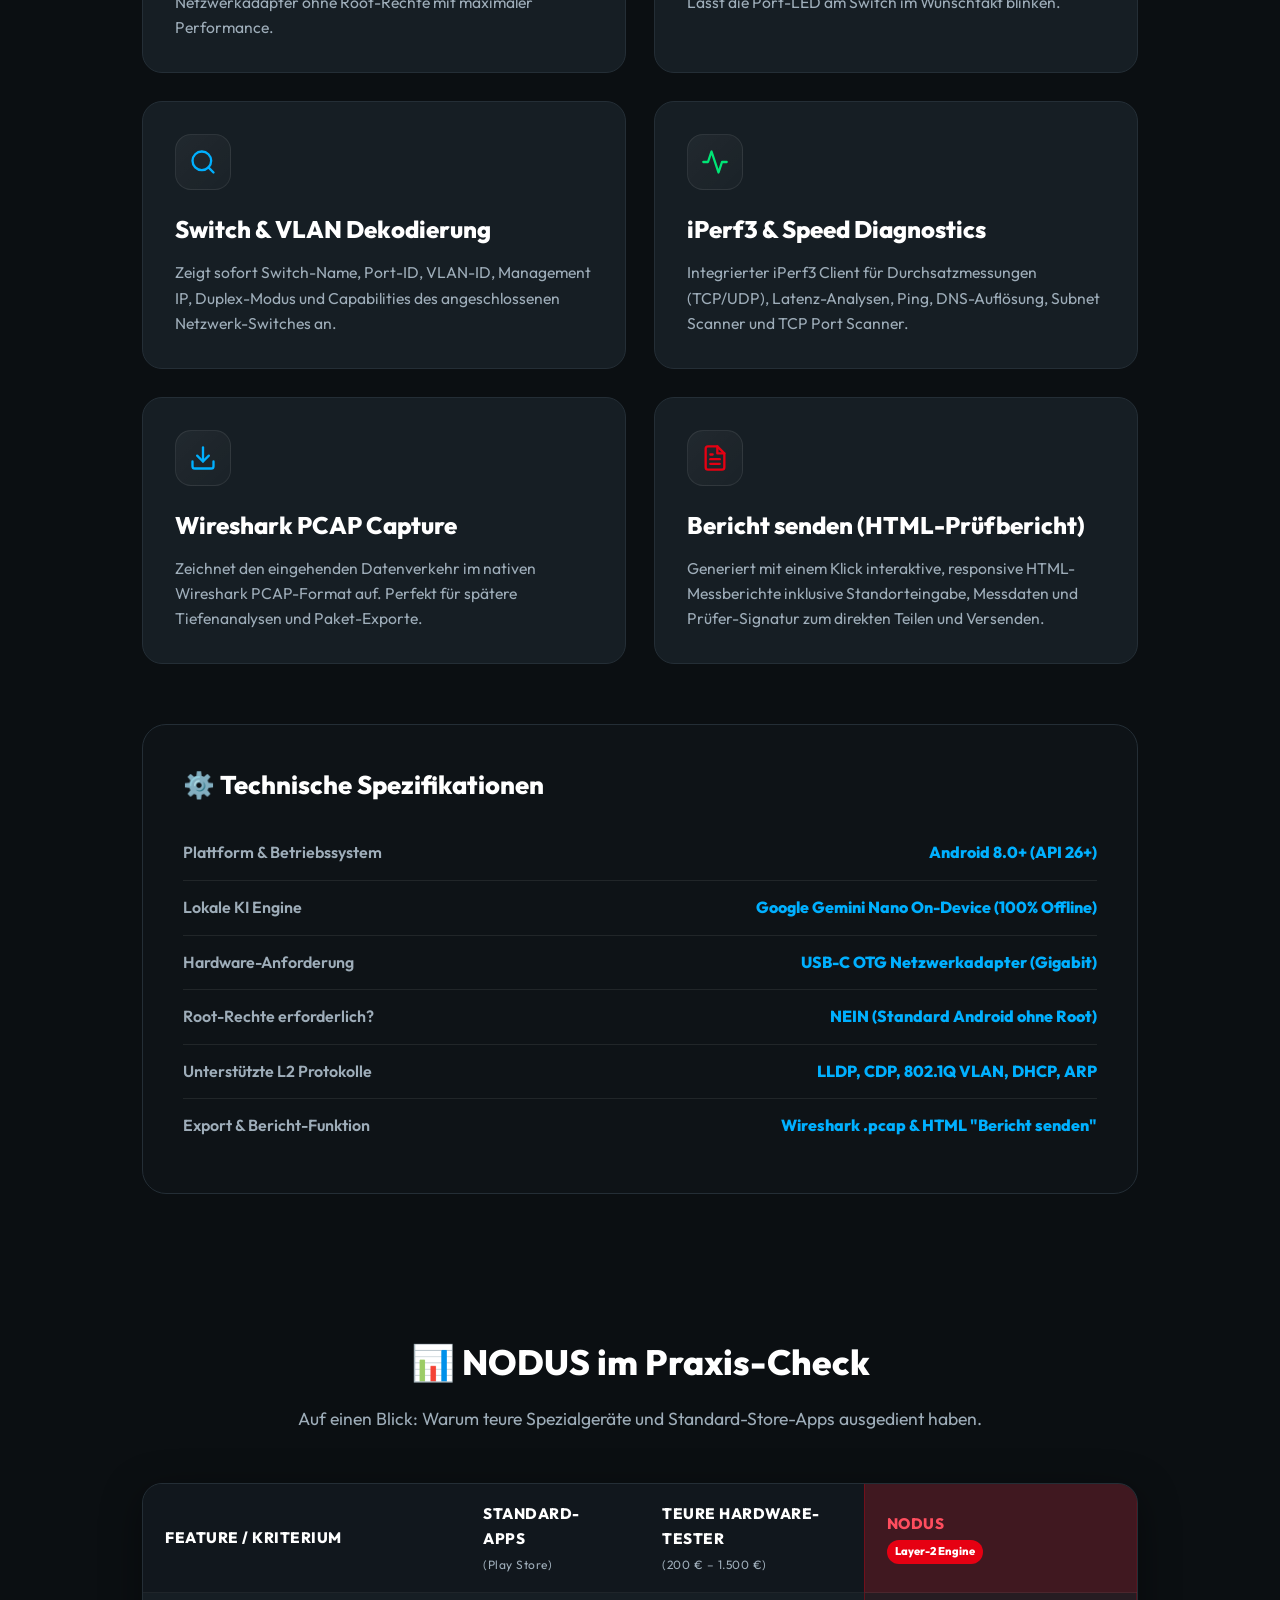
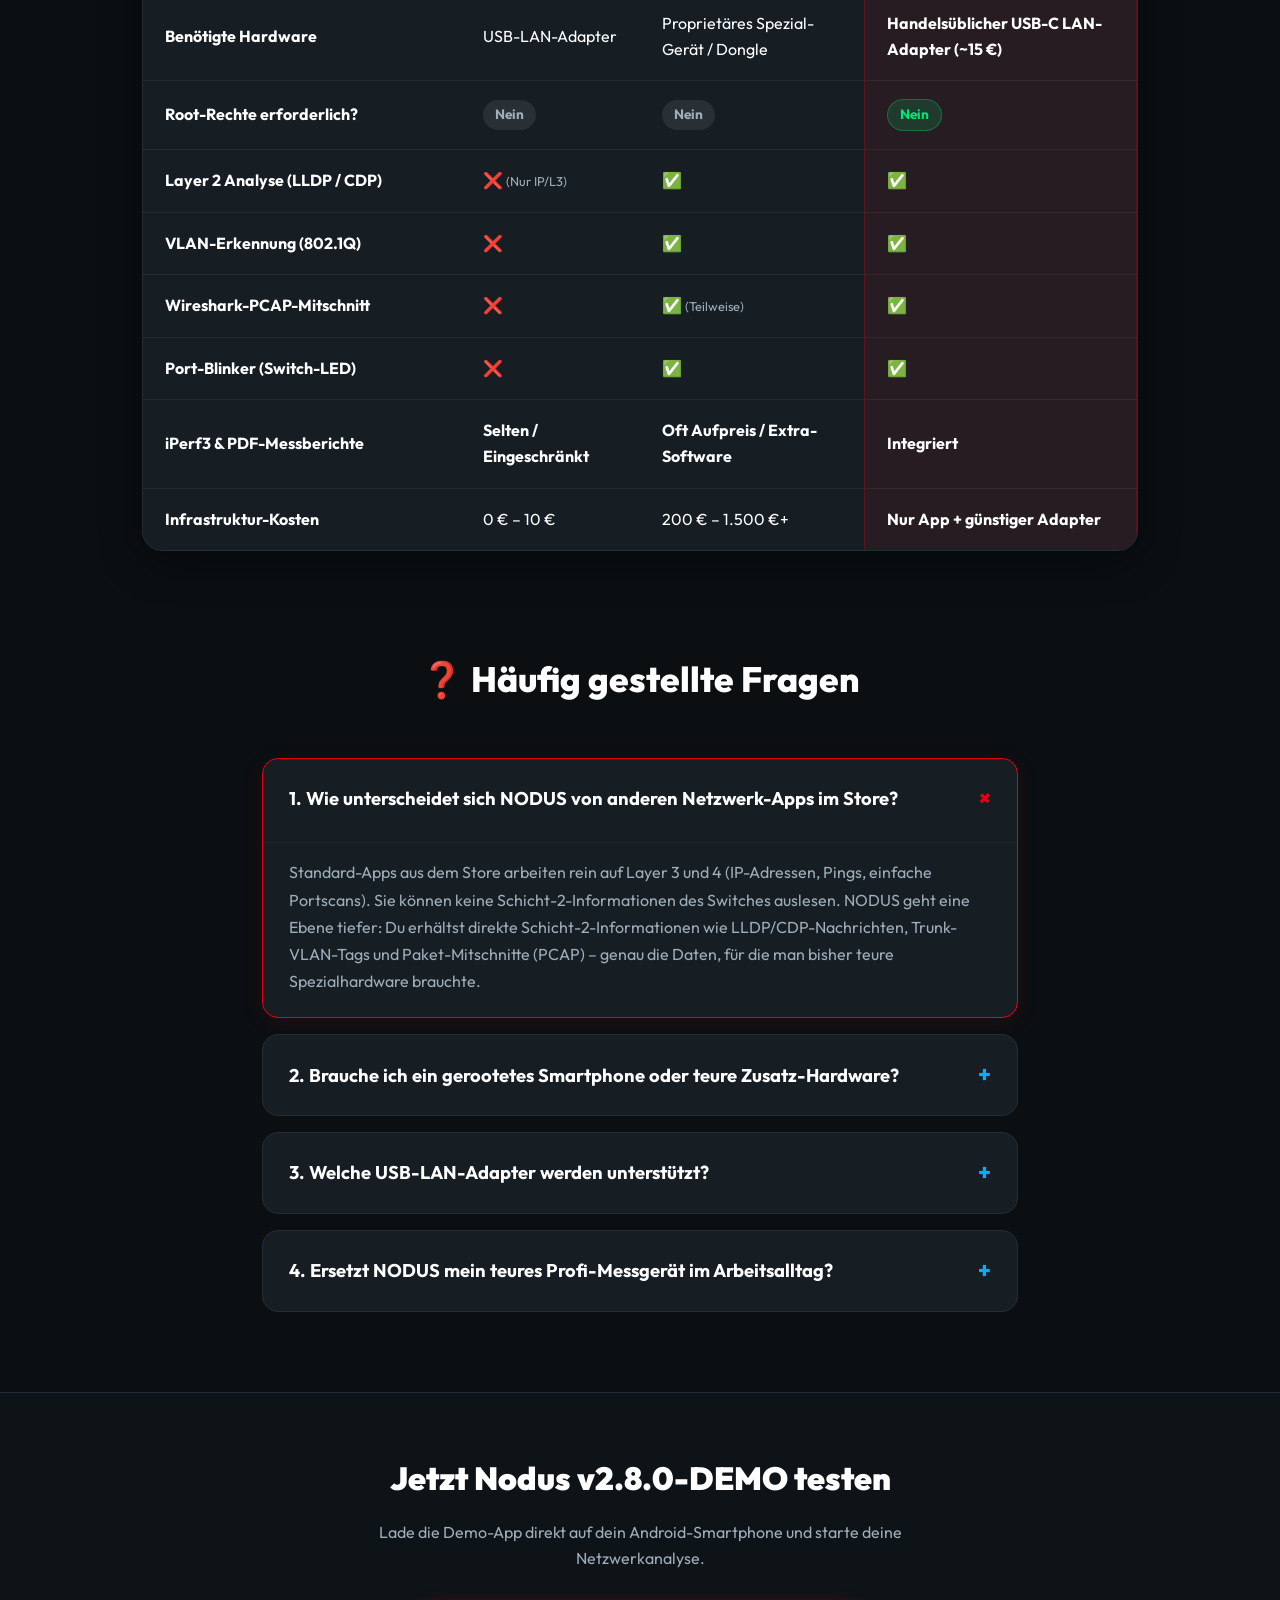
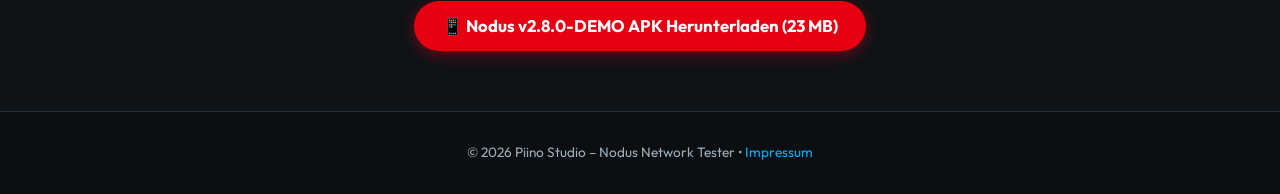
==== commit cdefd846: "Deploy Nodus v2.8.0-PRO (v29) with unambiguous AirPlay verdict banner for OTA" ====
--- a/nodus.html
+++ b/nodus.html
@@ -96,7 +96,7 @@
       <a href="https://www.piino.de" class="nav-link">← Zurück</a>
       <a href="#vergleich" class="nav-link">Vergleich</a>
       <a href="#faq" class="nav-link">FAQ</a>
-      <a href="downloads/Nodus-v2.7.0-DEMO.apk" download class="btn-primary btn-sm">📱 DEMO APK v2.7.0</a>
+      <a href="downloads/Nodus-v2.8.0-DEMO.apk" download class="btn-primary btn-sm">📱 DEMO APK v2.8.0</a>
     </div>
   </nav>
 
@@ -105,12 +105,12 @@
     <div style="margin-bottom: 20px;">
       <img src="nodus-app-icon.png" alt="Nodus App Icon" style="width: 124px; height: 124px; border-radius: 28px; box-shadow: 0 16px 45px rgba(0, 225, 255, 0.28), 0 0 30px rgba(124, 77, 255, 0.25); border: 1px solid rgba(255, 255, 255, 0.15); transition: transform 0.3s ease;" onmouseover="this.style.transform='scale(1.06)'" onmouseout="this.style.transform='scale(1)'">
     </div>
-    <div class="badge-nintendo">🔌 NODUS NETWORK TESTER v2.7.0-DEMO (WITH GEMINI NANO AI & mDNS TEST)</div>
+    <div class="badge-nintendo">🔌 NODUS NETWORK TESTER v2.8.0-DEMO (WITH GEMINI NANO AI & mDNS TEST)</div>
     <h1>Profis Netzwerkanalyse. Direkt auf deinem Android Smartphone.</h1>
     <p>Keine unhandlichen Spezialgeräte für Tausende Euro mehr. Nodus verbindet deinen USB-C OTG Netzwerkadapter direkt mit dem Switch und analysiert Layer-2 Pakete mit lokaler Gemini Nano KI in Echtzeit.</p>
     
     <div class="hero-actions">
-      <a href="downloads/Nodus-v2.7.0-DEMO.apk" download class="btn-primary">🚀 Nodus v2.7.0-DEMO APK Herunterladen (23 MB)</a>
+      <a href="downloads/Nodus-v2.8.0-DEMO.apk" download class="btn-primary">🚀 Nodus v2.8.0-DEMO APK Herunterladen (23 MB)</a>
       <a href="#features" class="btn-secondary">⚡ Funktionen entdecken</a>
     </div>
   </section>
@@ -373,10 +373,10 @@
 
   <!-- Download Footer CTA -->
   <section style="text-align: center; padding: 60px 5%; background: #0E1317; border-top: 1px solid var(--card-border);">
-    <h2 style="font-size: 2rem; font-weight: 900; margin-bottom: 16px;">Jetzt Nodus v2.7.0-DEMO testen</h2>
+    <h2 style="font-size: 2rem; font-weight: 900; margin-bottom: 16px;">Jetzt Nodus v2.8.0-DEMO testen</h2>
     <p style="color: var(--text-gray); margin-bottom: 30px; max-width: 600px; margin-left: auto; margin-right: auto;">Lade die Demo-App direkt auf dein Android-Smartphone und starte deine Netzwerkanalyse.</p>
     <div style="max-width: 460px; margin: 0 auto; width: 100%;">
-      <a href="downloads/Nodus-v2.7.0-DEMO.apk" download class="btn-primary btn-cta-footer">📱 Nodus v2.7.0-DEMO APK Herunterladen (23 MB)</a>
+      <a href="downloads/Nodus-v2.8.0-DEMO.apk" download class="btn-primary btn-cta-footer">📱 Nodus v2.8.0-DEMO APK Herunterladen (23 MB)</a>
     </div>
   </section>
 
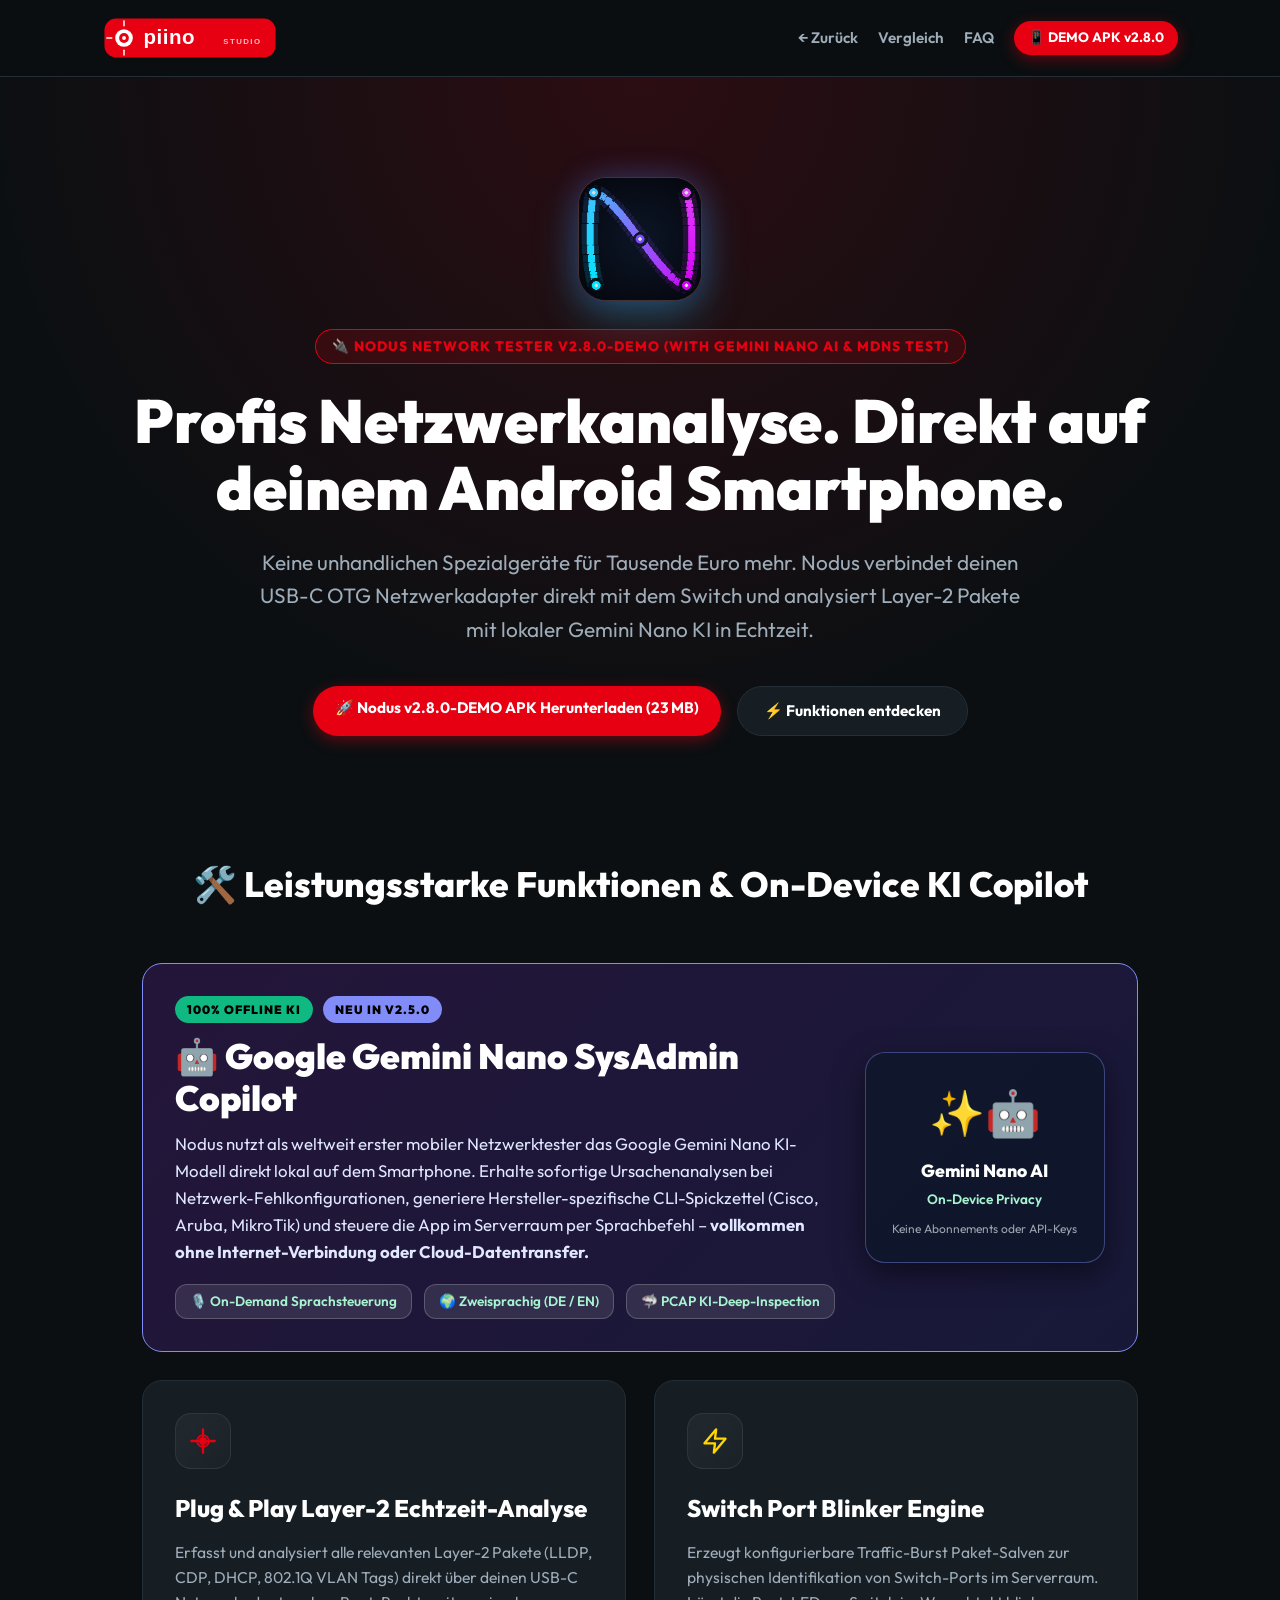
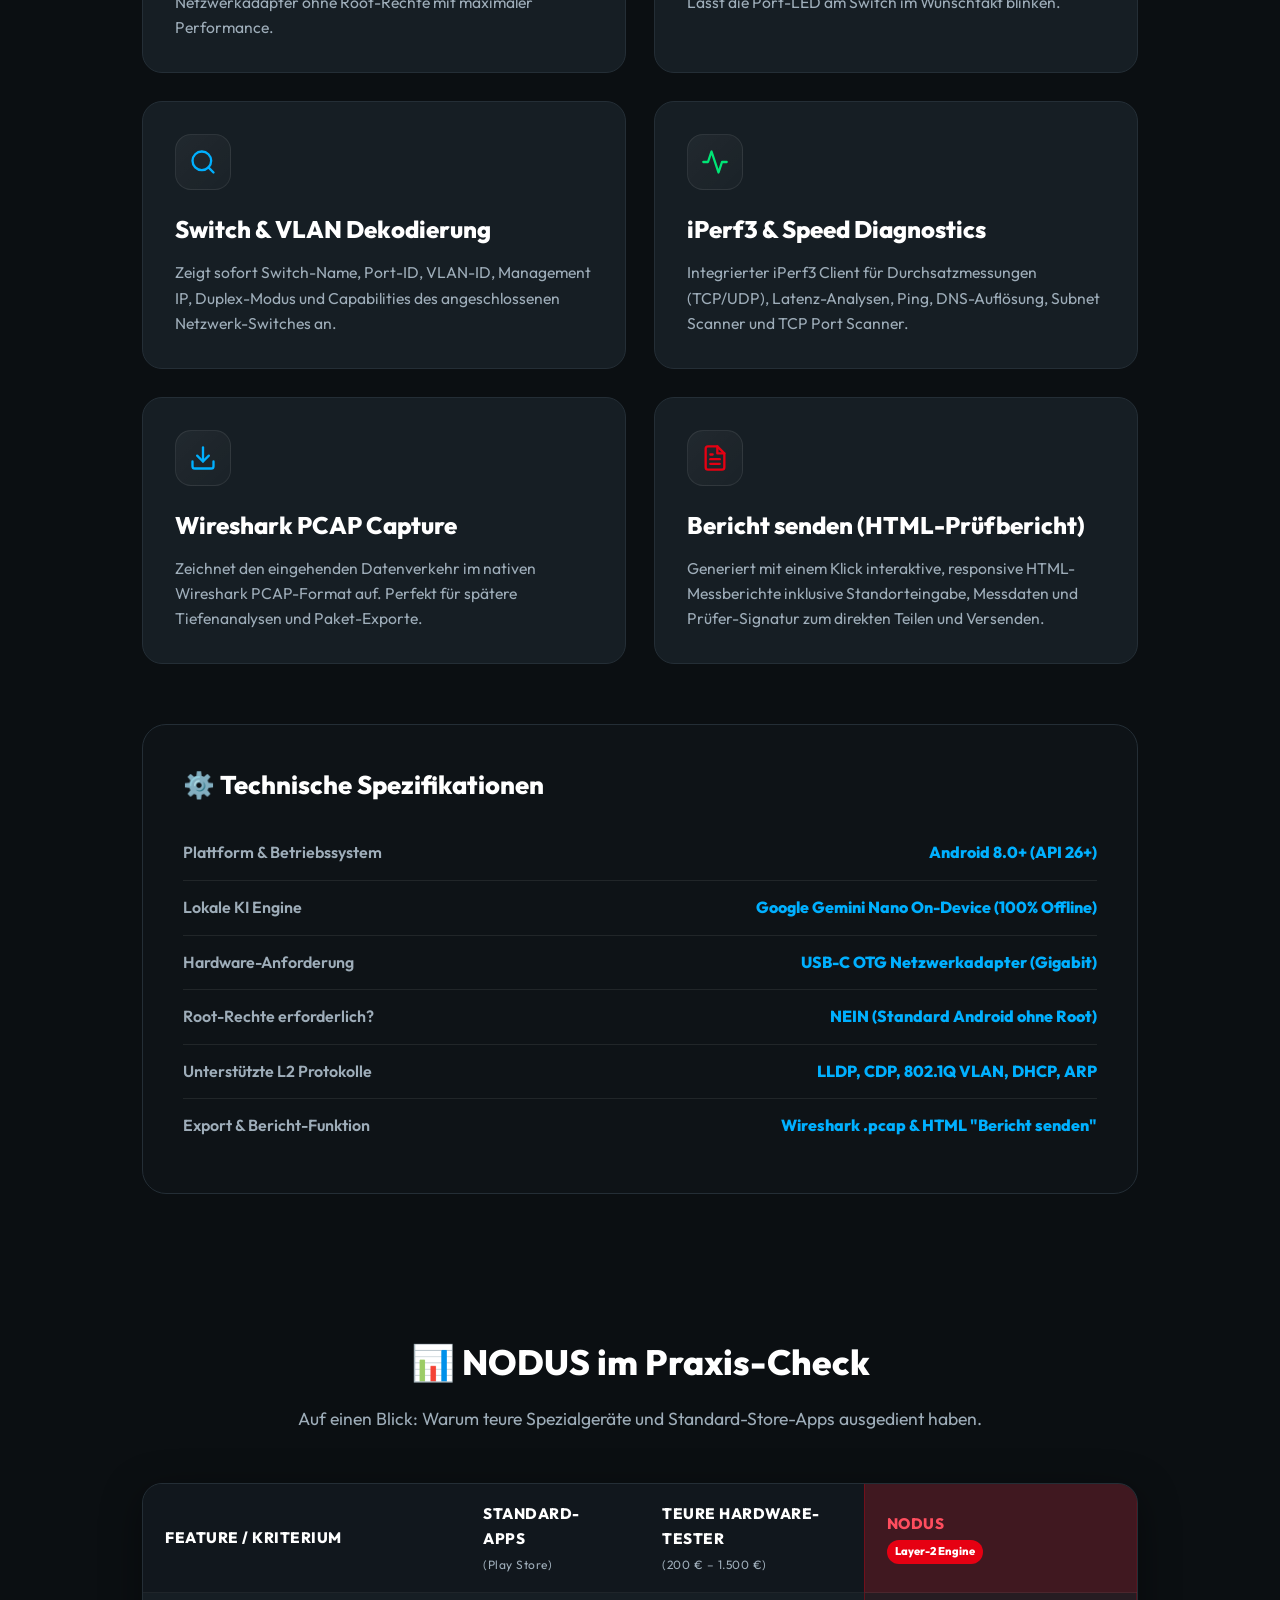
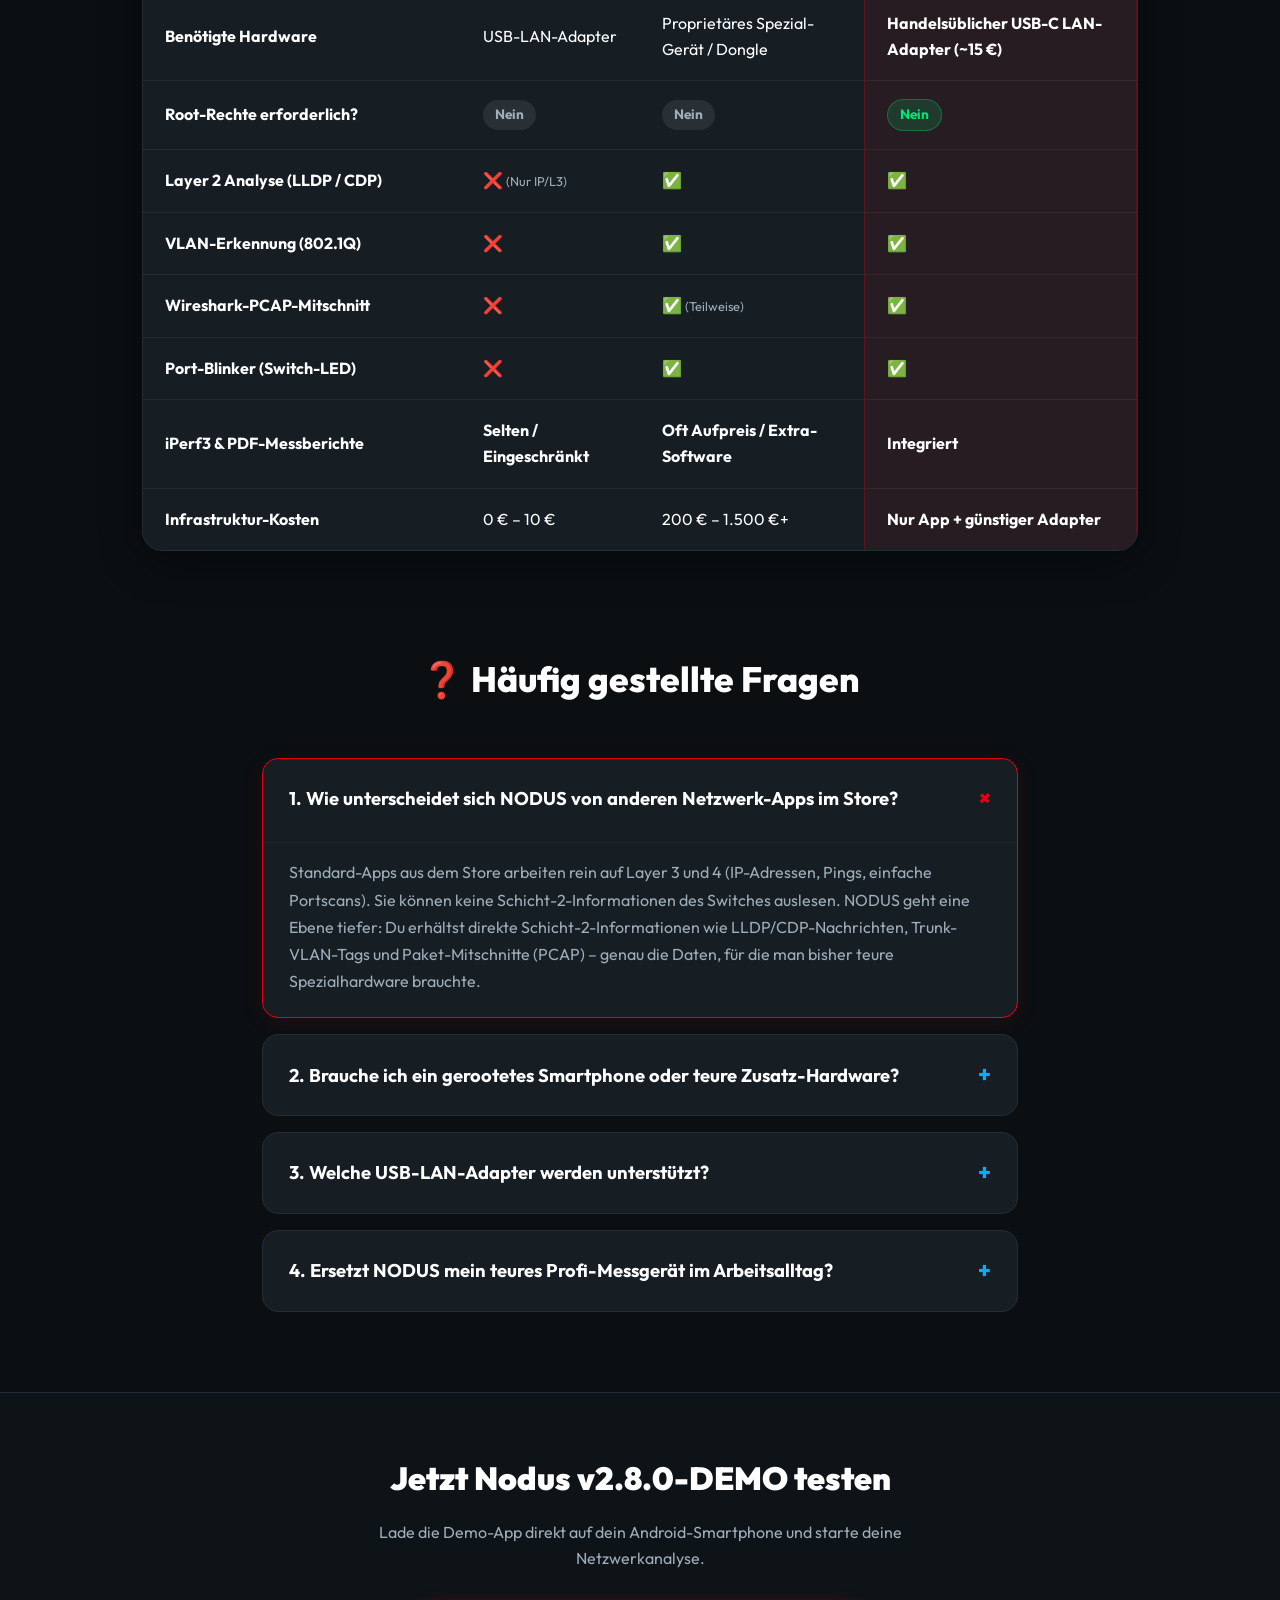
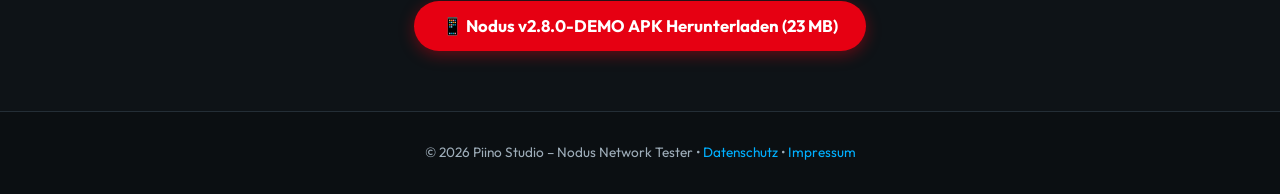
==== commit 478c95df: "Deploy GDPR-compliant Datenschutzerklärung (datenschutz.html) for Google Play Console" ====
--- a/nodus.html
+++ b/nodus.html
@@ -382,7 +382,7 @@
 
   <!-- Footer -->
   <footer>
-    <p>&copy; 2026 Piino Studio – Nodus Network Tester &bull; <a href="https://www.piino.de#impressum" style="color: var(--accent-cyan); text-decoration: none;">Impressum</a></p>
+    <p>&copy; 2026 Piino Studio – Nodus Network Tester &bull; <a href="datenschutz.html" style="color: var(--accent-cyan); text-decoration: none;">Datenschutz</a> &bull; <a href="https://www.piino.de#impressum" style="color: var(--accent-cyan); text-decoration: none;">Impressum</a></p>
   </footer>
 
 </body>
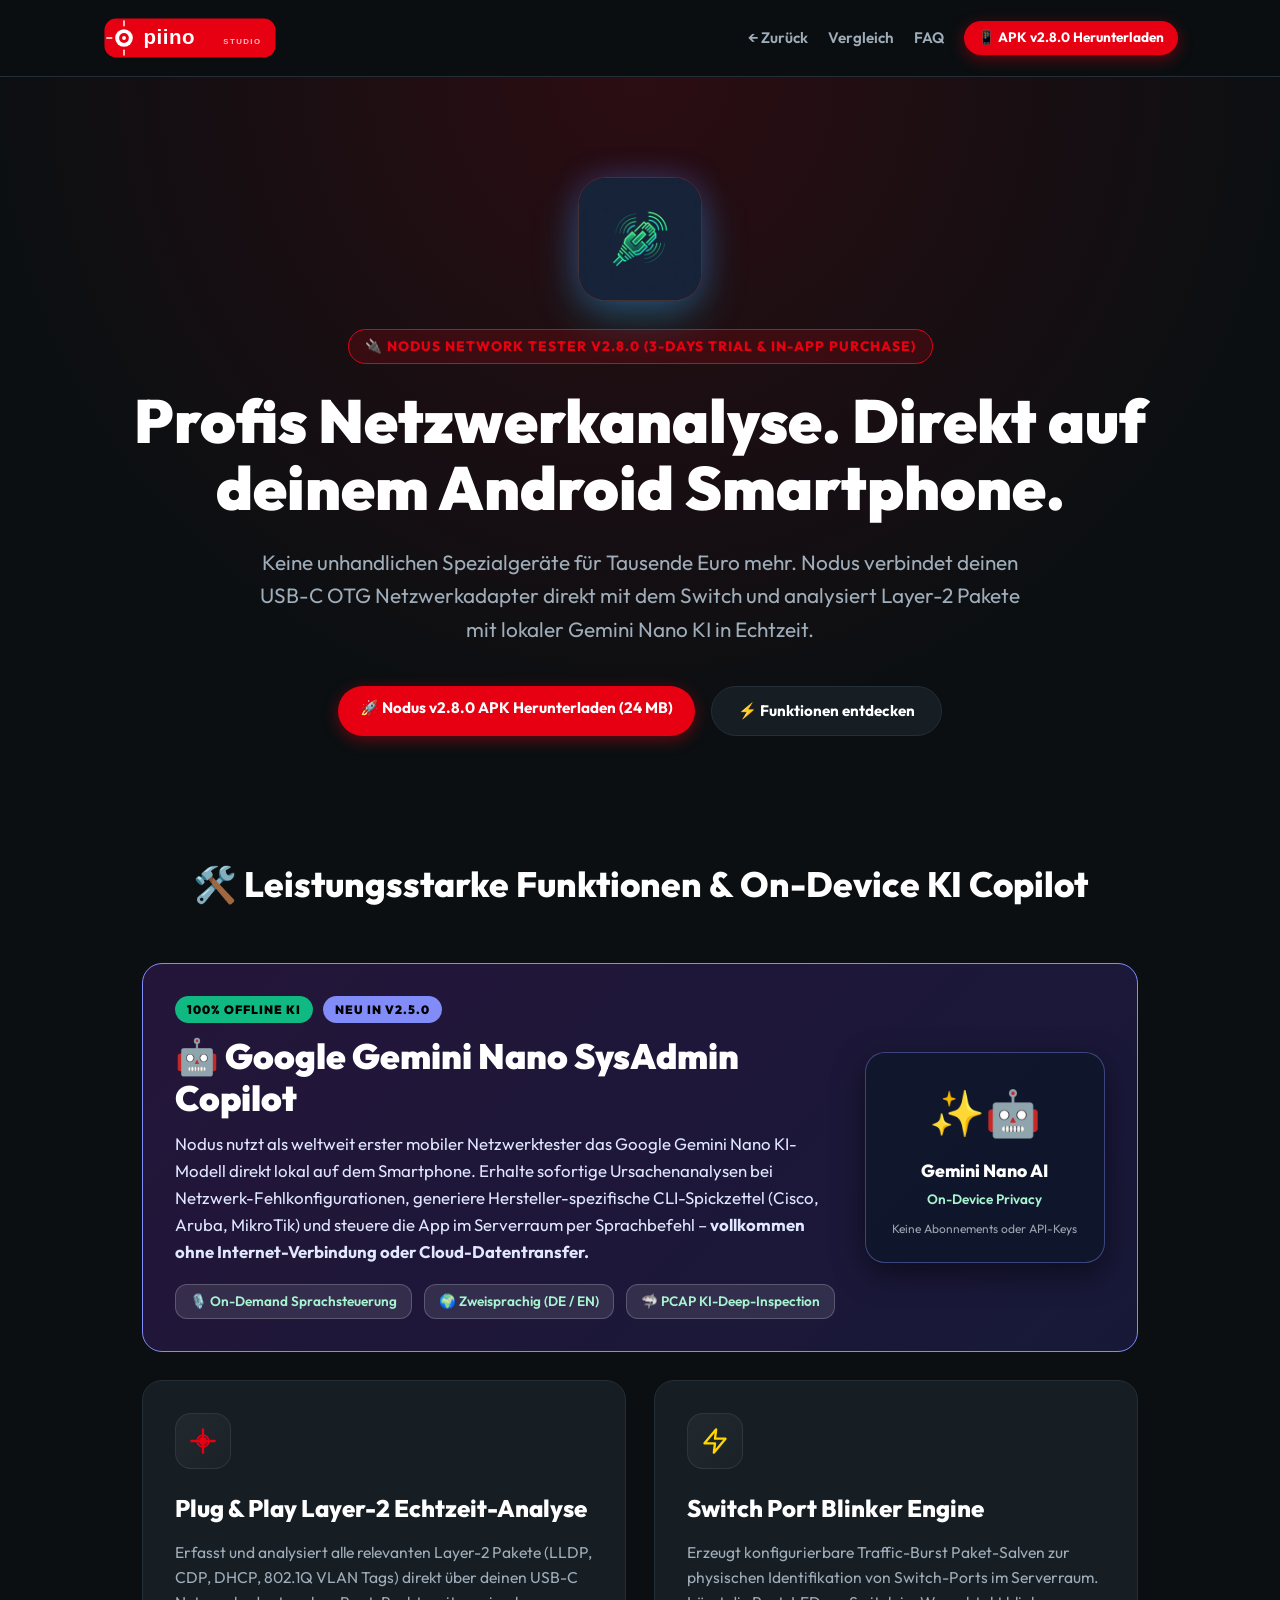
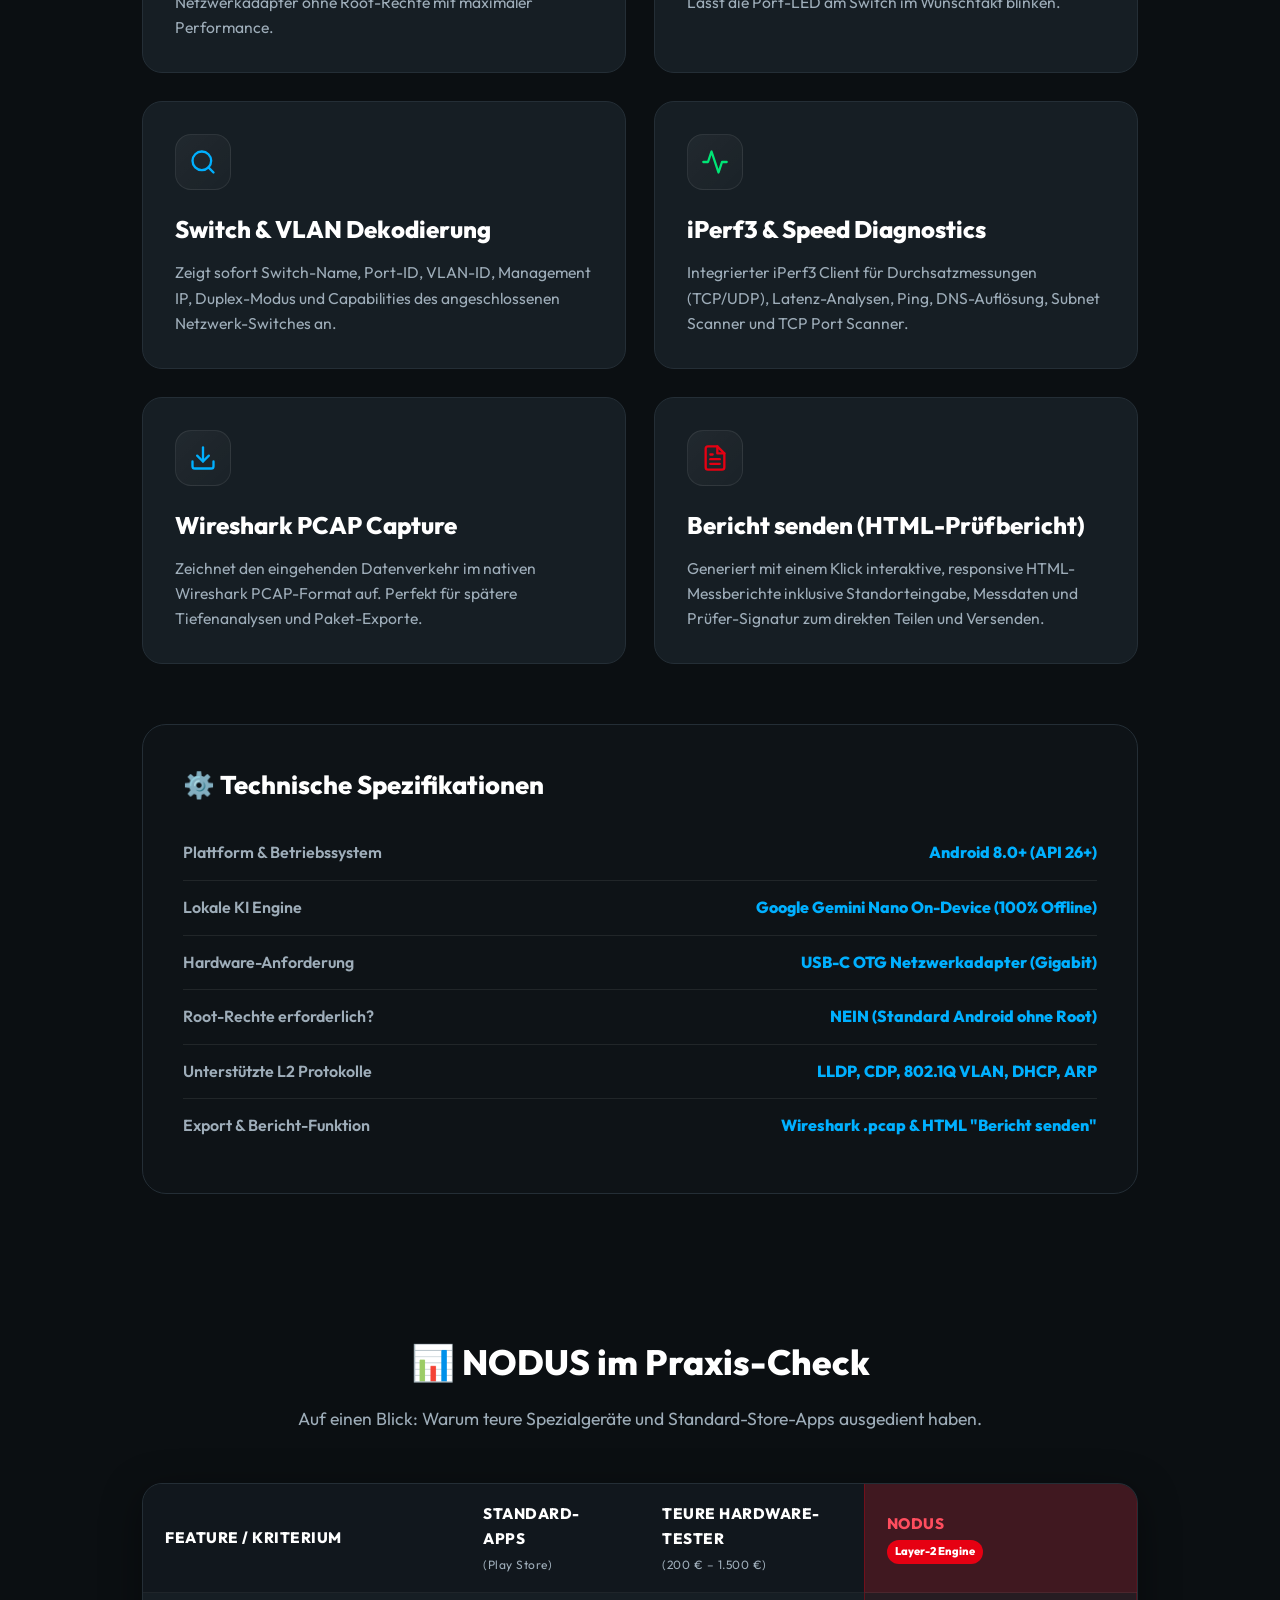
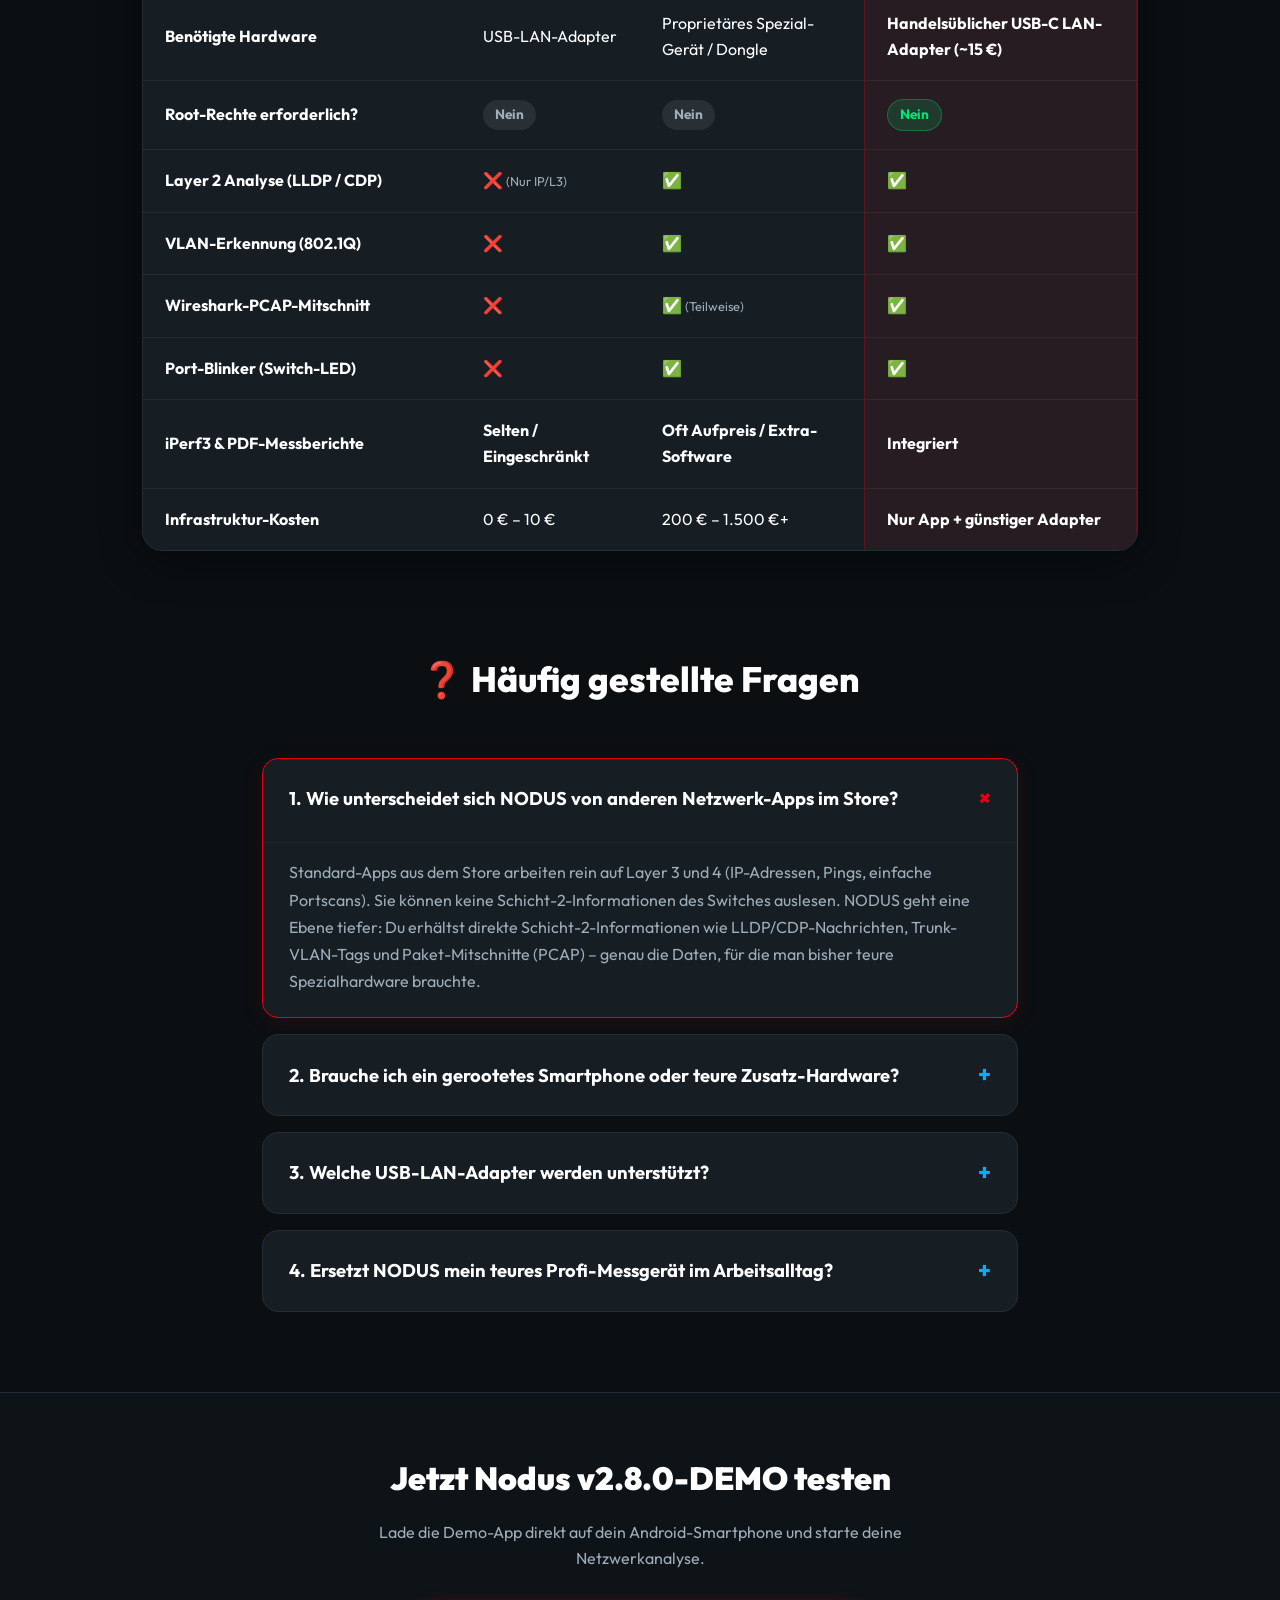
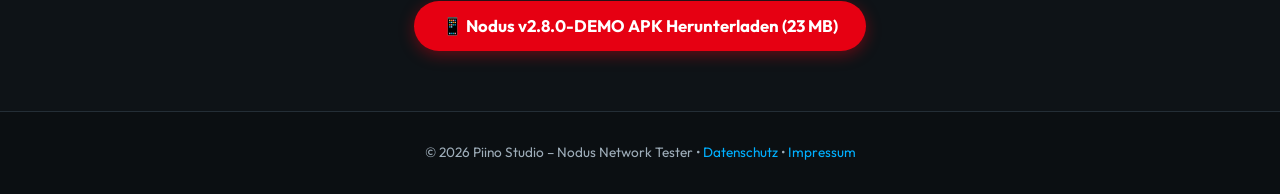
==== commit 4b72bbb3: "Update Nodus v2.8.0 release APK, version.json, landing pages and adaptive app icon" ====
--- a/nodus.html
+++ b/nodus.html
@@ -96,7 +96,7 @@
       <a href="https://www.piino.de" class="nav-link">← Zurück</a>
       <a href="#vergleich" class="nav-link">Vergleich</a>
       <a href="#faq" class="nav-link">FAQ</a>
-      <a href="downloads/Nodus-v2.8.0-DEMO.apk" download class="btn-primary btn-sm">📱 DEMO APK v2.8.0</a>
+      <a href="downloads/Nodus_latest.apk" download class="btn-primary btn-sm">📱 APK v2.8.0 Herunterladen</a>
     </div>
   </nav>
 
@@ -105,14 +105,15 @@
     <div style="margin-bottom: 20px;">
       <img src="nodus-app-icon.png" alt="Nodus App Icon" style="width: 124px; height: 124px; border-radius: 28px; box-shadow: 0 16px 45px rgba(0, 225, 255, 0.28), 0 0 30px rgba(124, 77, 255, 0.25); border: 1px solid rgba(255, 255, 255, 0.15); transition: transform 0.3s ease;" onmouseover="this.style.transform='scale(1.06)'" onmouseout="this.style.transform='scale(1)'">
     </div>
-    <div class="badge-nintendo">🔌 NODUS NETWORK TESTER v2.8.0-DEMO (WITH GEMINI NANO AI & mDNS TEST)</div>
+    <div class="badge-nintendo">🔌 NODUS NETWORK TESTER v2.8.0 (3-DAYS TRIAL & IN-APP PURCHASE)</div>
     <h1>Profis Netzwerkanalyse. Direkt auf deinem Android Smartphone.</h1>
     <p>Keine unhandlichen Spezialgeräte für Tausende Euro mehr. Nodus verbindet deinen USB-C OTG Netzwerkadapter direkt mit dem Switch und analysiert Layer-2 Pakete mit lokaler Gemini Nano KI in Echtzeit.</p>
     
     <div class="hero-actions">
-      <a href="downloads/Nodus-v2.8.0-DEMO.apk" download class="btn-primary">🚀 Nodus v2.8.0-DEMO APK Herunterladen (23 MB)</a>
+      <a href="downloads/Nodus_latest.apk" download class="btn-primary">🚀 Nodus v2.8.0 APK Herunterladen (24 MB)</a>
       <a href="#features" class="btn-secondary">⚡ Funktionen entdecken</a>
     </div>
+
   </section>
 
   <!-- Deep Feature Breakdown -->
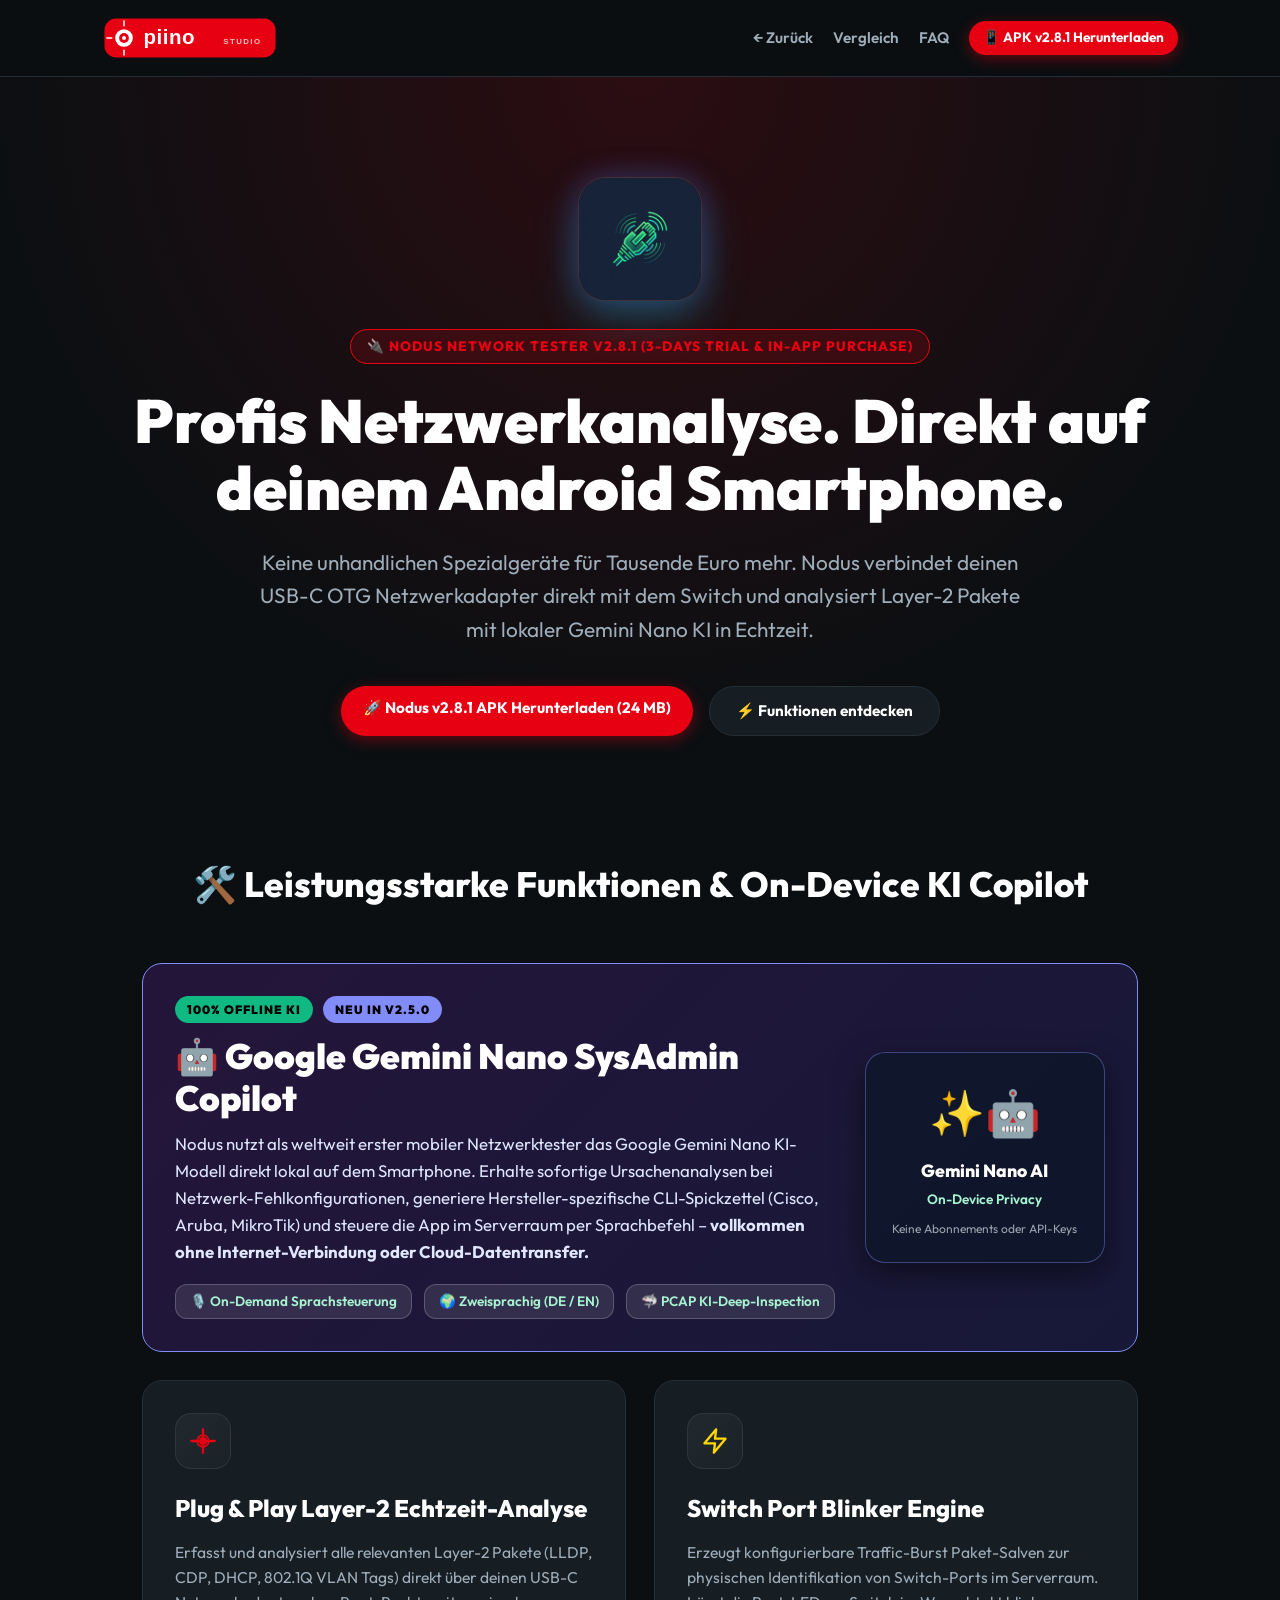
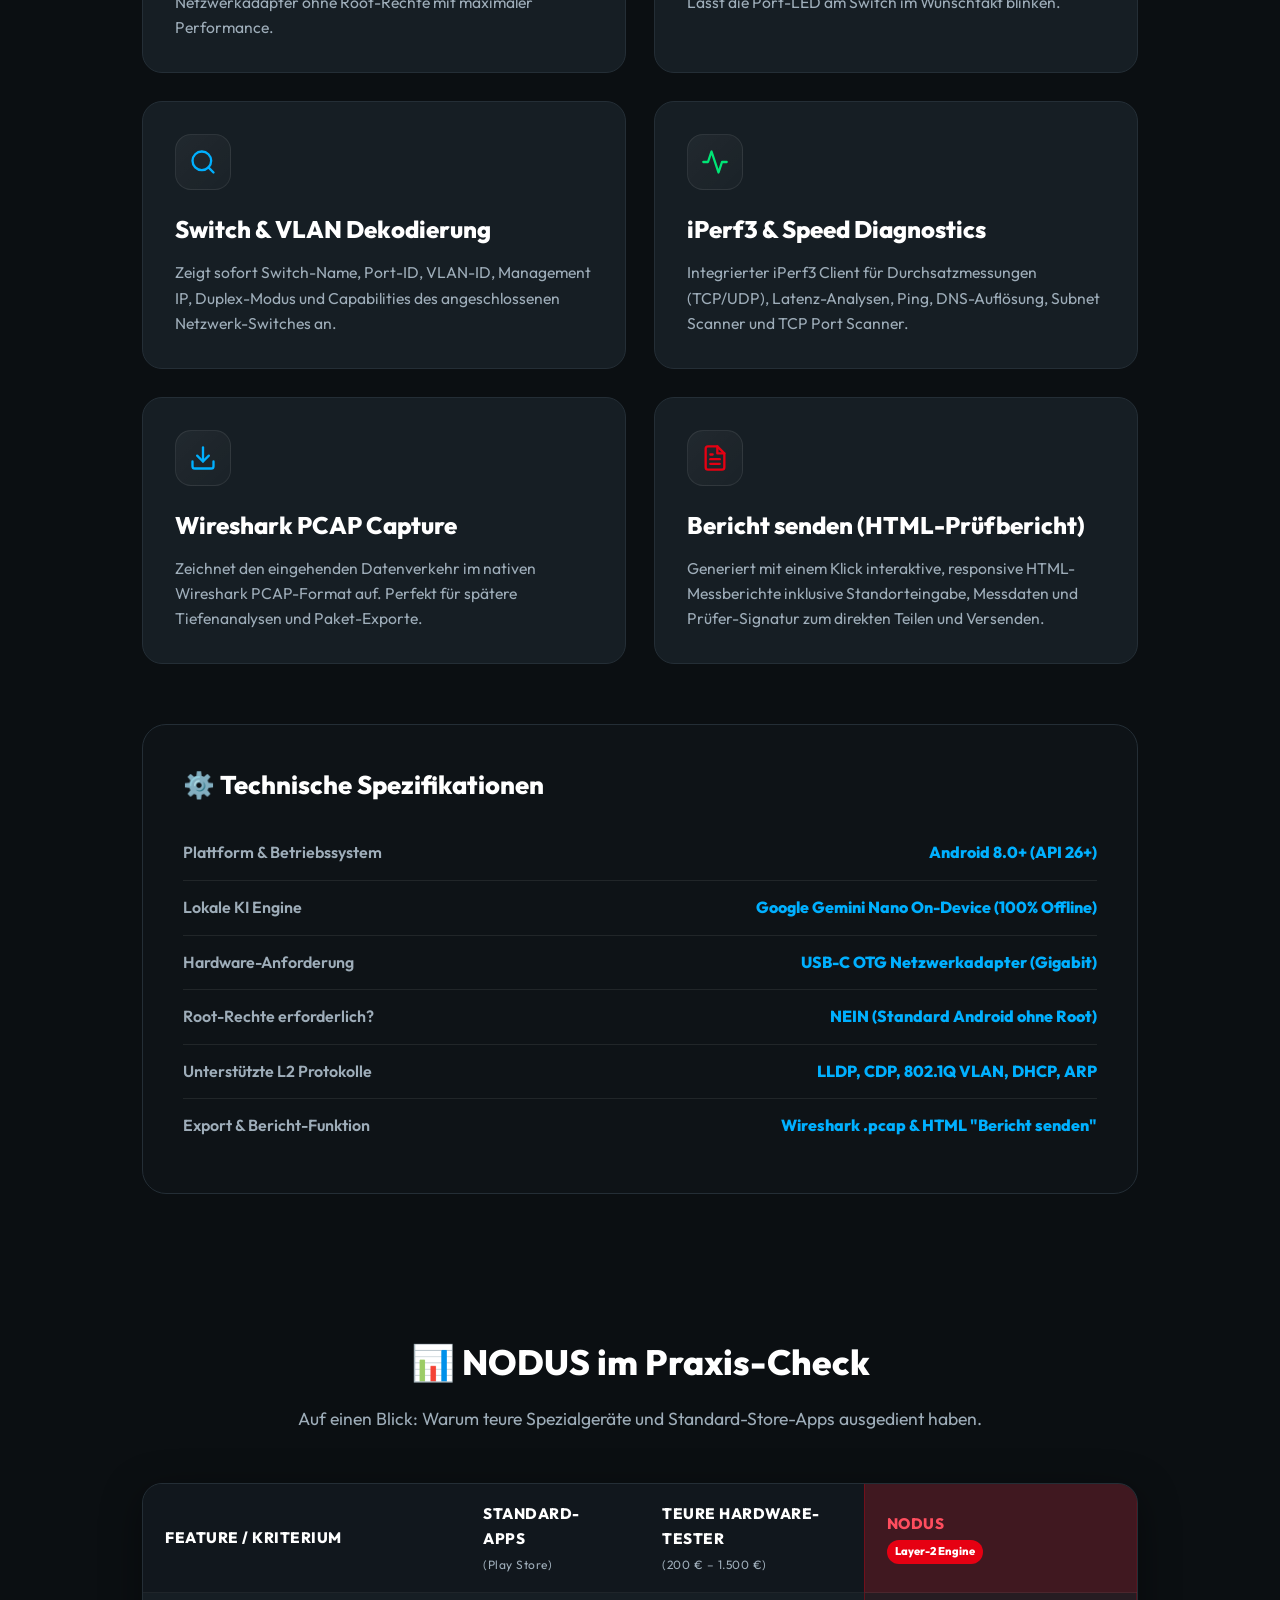
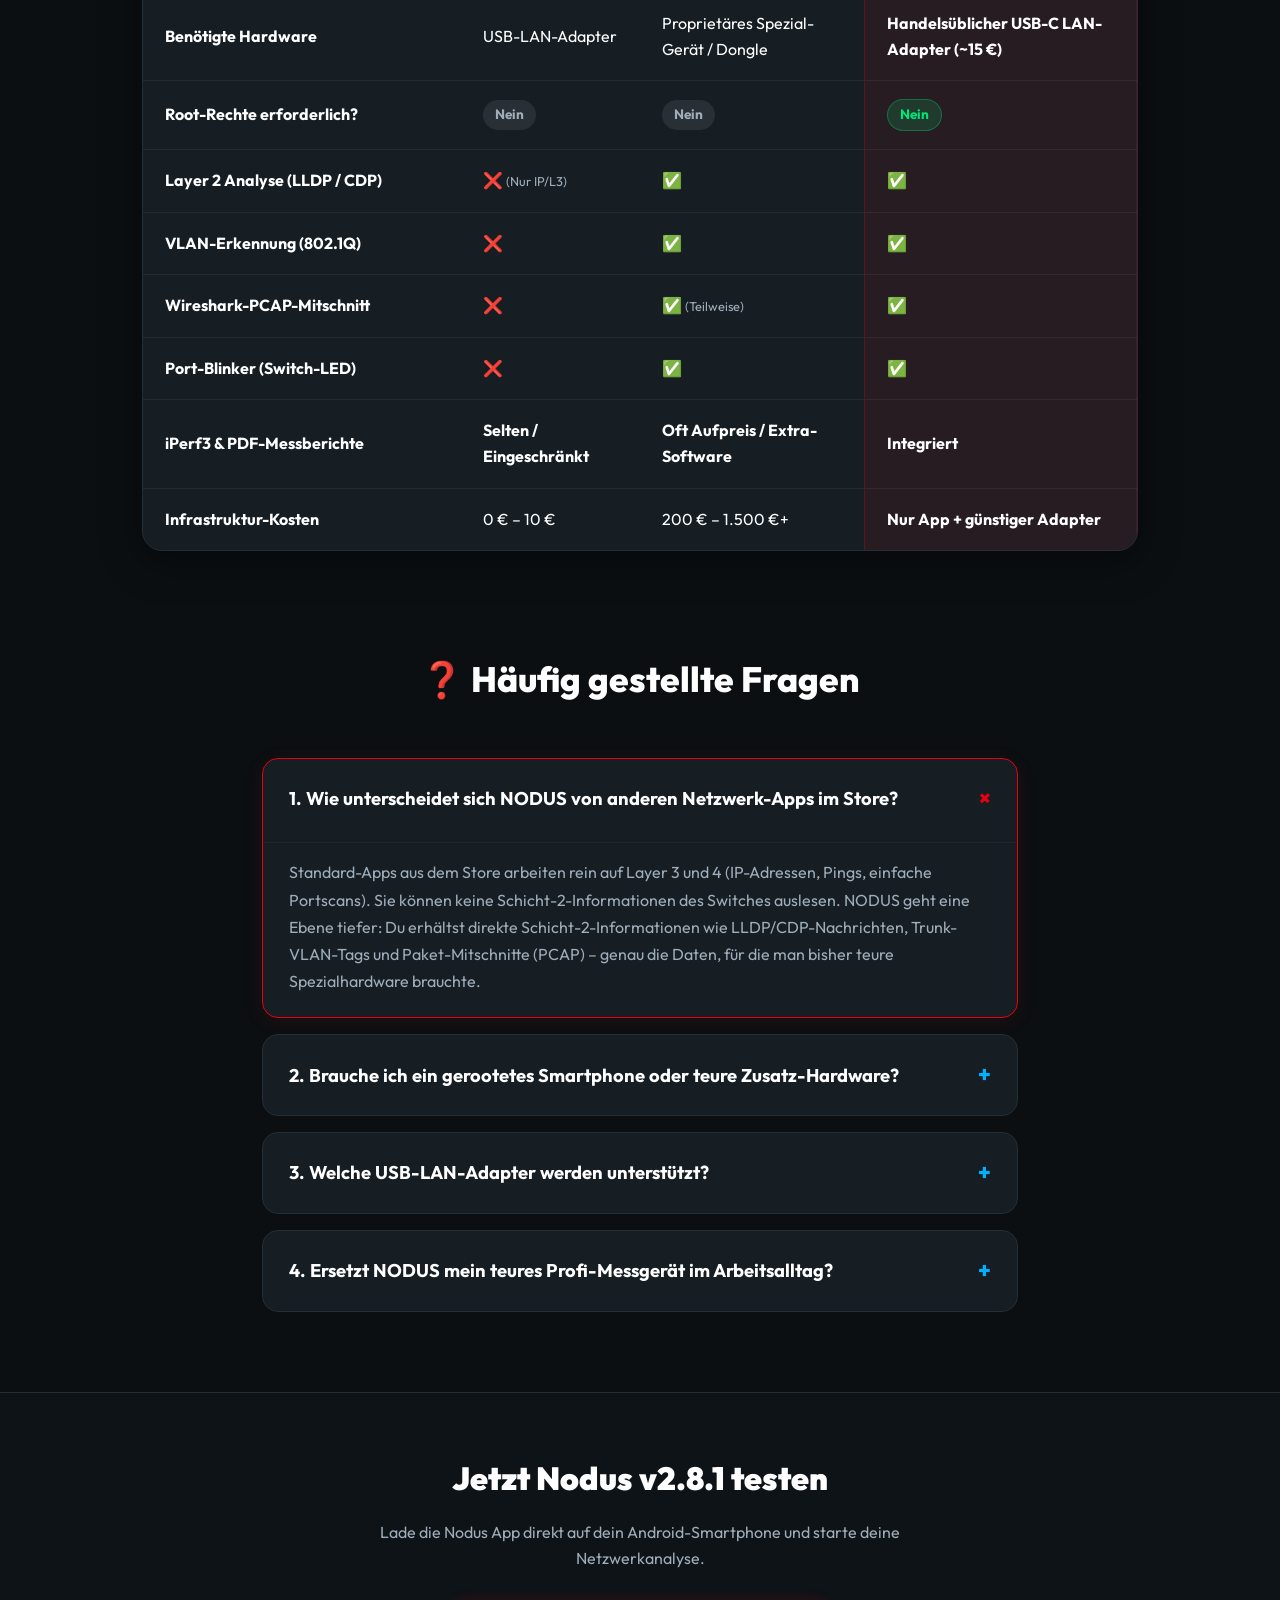
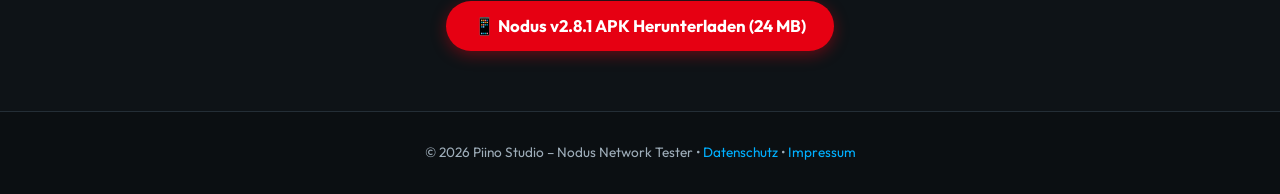
==== commit de8db6ca: "Update Nodus to v2.8.1, update download links and remove Ludwigsburg mentions from Wegweiser and Tab" ====
--- a/nodus.html
+++ b/nodus.html
@@ -96,7 +96,7 @@
       <a href="https://www.piino.de" class="nav-link">← Zurück</a>
       <a href="#vergleich" class="nav-link">Vergleich</a>
       <a href="#faq" class="nav-link">FAQ</a>
-      <a href="downloads/Nodus_latest.apk" download class="btn-primary btn-sm">📱 APK v2.8.0 Herunterladen</a>
+      <a href="downloads/Nodus_latest.apk" download class="btn-primary btn-sm">📱 APK v2.8.1 Herunterladen</a>
     </div>
   </nav>
 
@@ -105,14 +105,15 @@
     <div style="margin-bottom: 20px;">
       <img src="nodus-app-icon.png" alt="Nodus App Icon" style="width: 124px; height: 124px; border-radius: 28px; box-shadow: 0 16px 45px rgba(0, 225, 255, 0.28), 0 0 30px rgba(124, 77, 255, 0.25); border: 1px solid rgba(255, 255, 255, 0.15); transition: transform 0.3s ease;" onmouseover="this.style.transform='scale(1.06)'" onmouseout="this.style.transform='scale(1)'">
     </div>
-    <div class="badge-nintendo">🔌 NODUS NETWORK TESTER v2.8.0 (3-DAYS TRIAL & IN-APP PURCHASE)</div>
+    <div class="badge-nintendo">🔌 NODUS NETWORK TESTER v2.8.1 (3-DAYS TRIAL & IN-APP PURCHASE)</div>
     <h1>Profis Netzwerkanalyse. Direkt auf deinem Android Smartphone.</h1>
     <p>Keine unhandlichen Spezialgeräte für Tausende Euro mehr. Nodus verbindet deinen USB-C OTG Netzwerkadapter direkt mit dem Switch und analysiert Layer-2 Pakete mit lokaler Gemini Nano KI in Echtzeit.</p>
     
     <div class="hero-actions">
-      <a href="downloads/Nodus_latest.apk" download class="btn-primary">🚀 Nodus v2.8.0 APK Herunterladen (24 MB)</a>
+      <a href="downloads/Nodus_latest.apk" download class="btn-primary">🚀 Nodus v2.8.1 APK Herunterladen (24 MB)</a>
       <a href="#features" class="btn-secondary">⚡ Funktionen entdecken</a>
     </div>
+
 
   </section>
 
@@ -374,12 +375,13 @@
 
   <!-- Download Footer CTA -->
   <section style="text-align: center; padding: 60px 5%; background: #0E1317; border-top: 1px solid var(--card-border);">
-    <h2 style="font-size: 2rem; font-weight: 900; margin-bottom: 16px;">Jetzt Nodus v2.8.0-DEMO testen</h2>
-    <p style="color: var(--text-gray); margin-bottom: 30px; max-width: 600px; margin-left: auto; margin-right: auto;">Lade die Demo-App direkt auf dein Android-Smartphone und starte deine Netzwerkanalyse.</p>
+    <h2 style="font-size: 2rem; font-weight: 900; margin-bottom: 16px;">Jetzt Nodus v2.8.1 testen</h2>
+    <p style="color: var(--text-gray); margin-bottom: 30px; max-width: 600px; margin-left: auto; margin-right: auto;">Lade die Nodus App direkt auf dein Android-Smartphone und starte deine Netzwerkanalyse.</p>
     <div style="max-width: 460px; margin: 0 auto; width: 100%;">
-      <a href="downloads/Nodus-v2.8.0-DEMO.apk" download class="btn-primary btn-cta-footer">📱 Nodus v2.8.0-DEMO APK Herunterladen (23 MB)</a>
-    </div>
-  </section>
+      <a href="downloads/Nodus_latest.apk" download class="btn-primary btn-cta-footer">📱 Nodus v2.8.1 APK Herunterladen (24 MB)</a>
+    </div>
+  </section>
+
 
   <!-- Footer -->
   <footer>
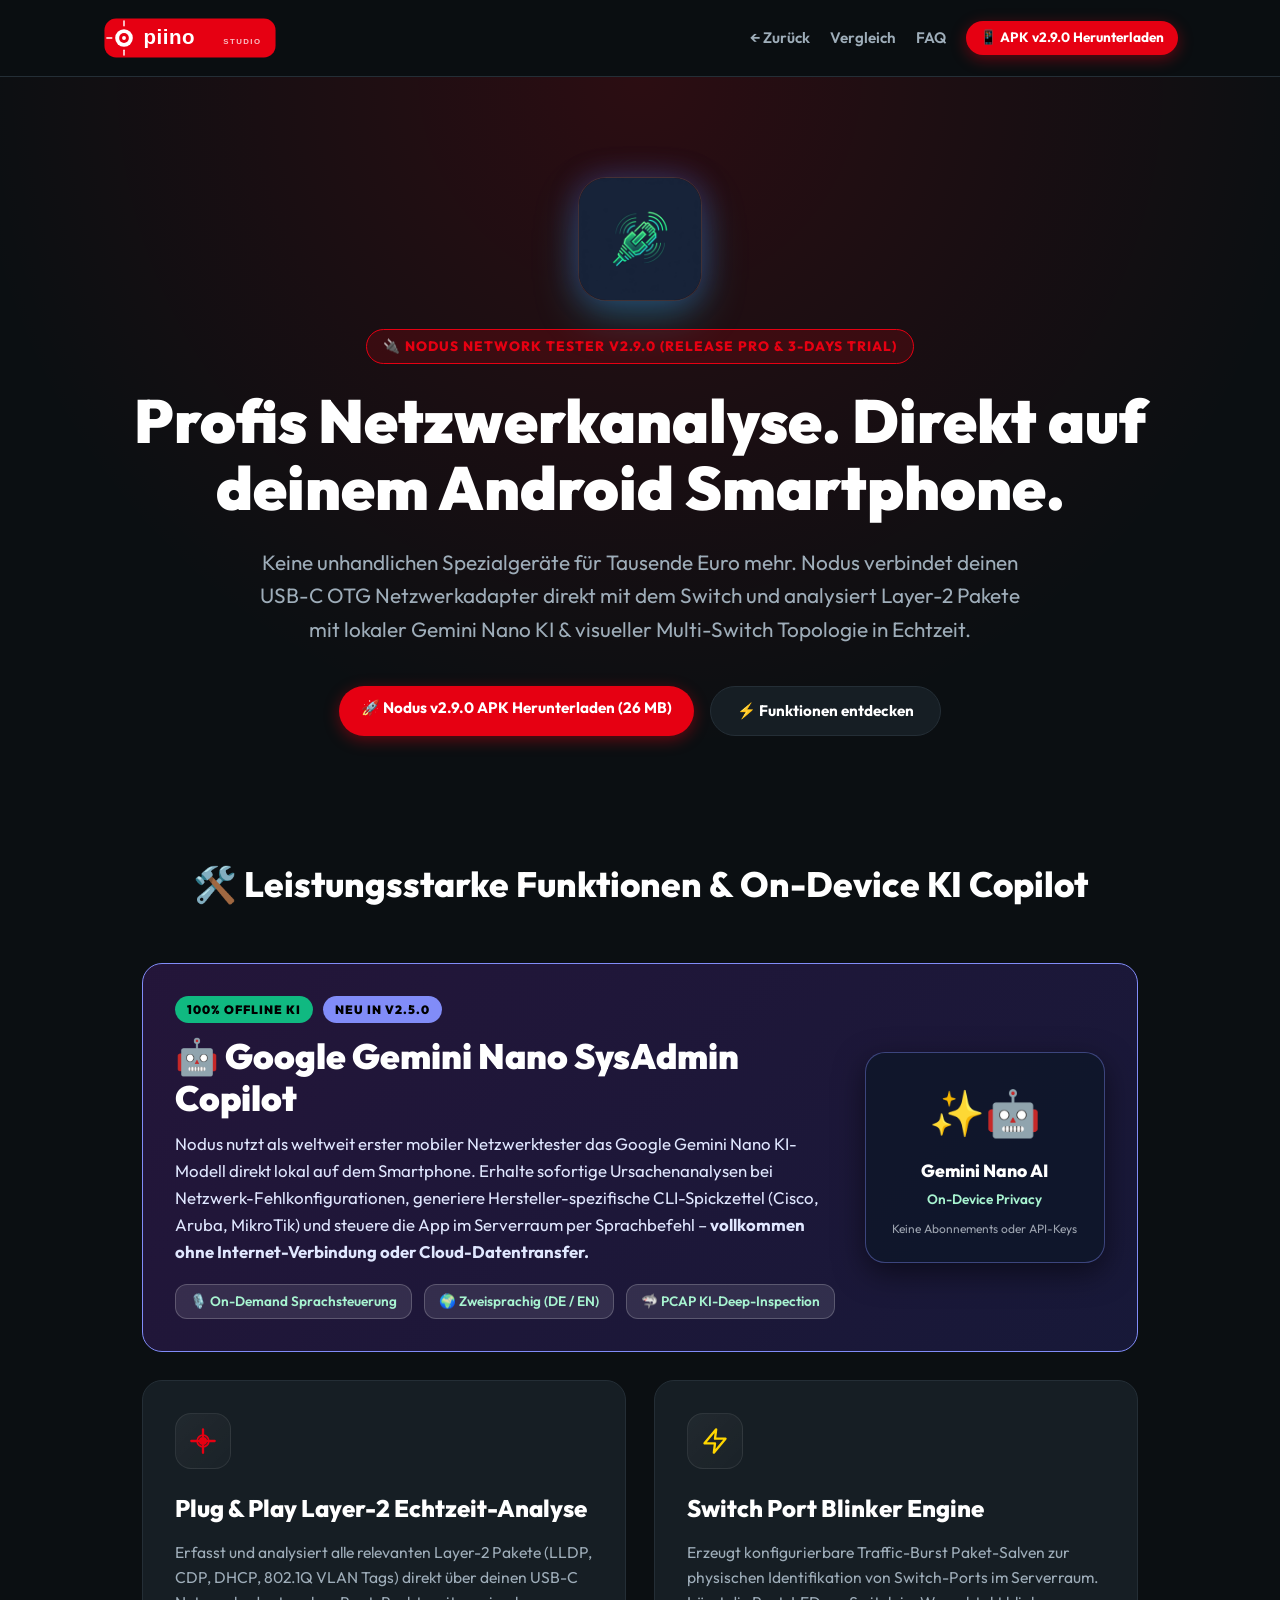
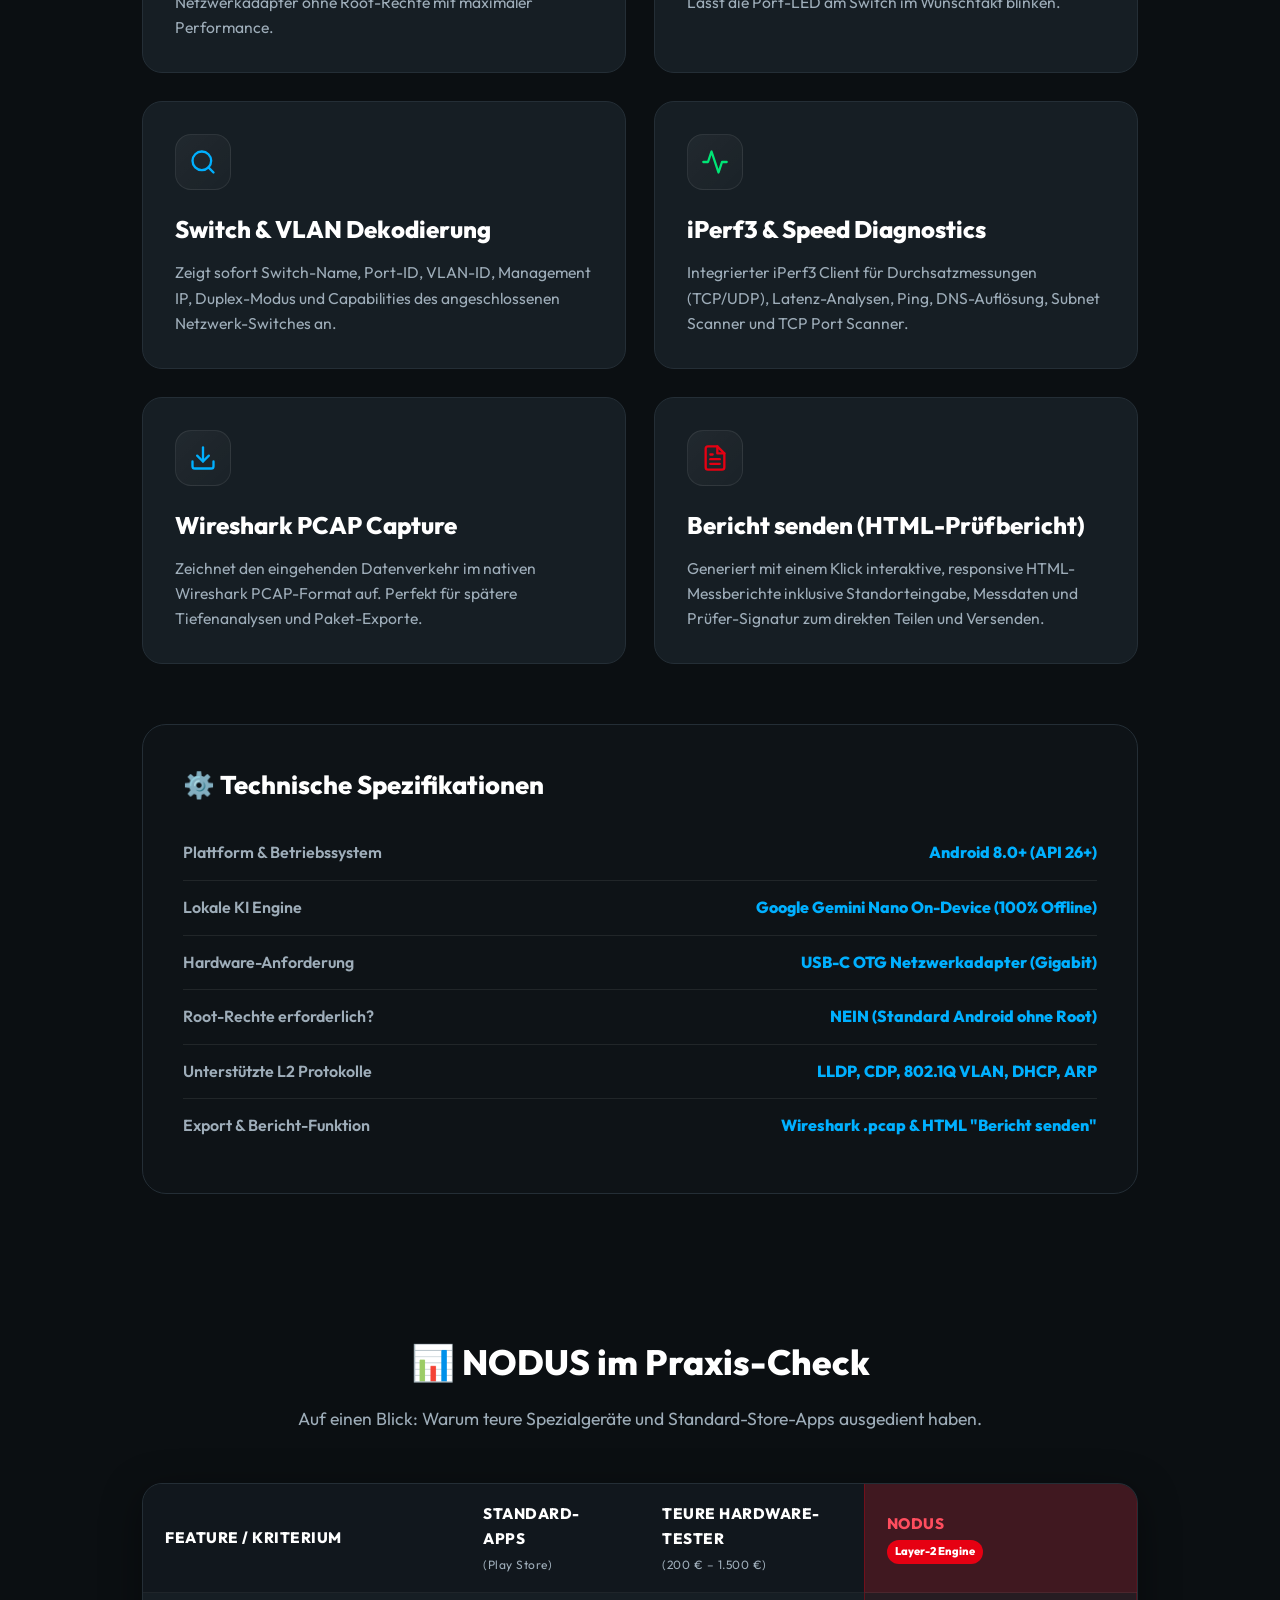
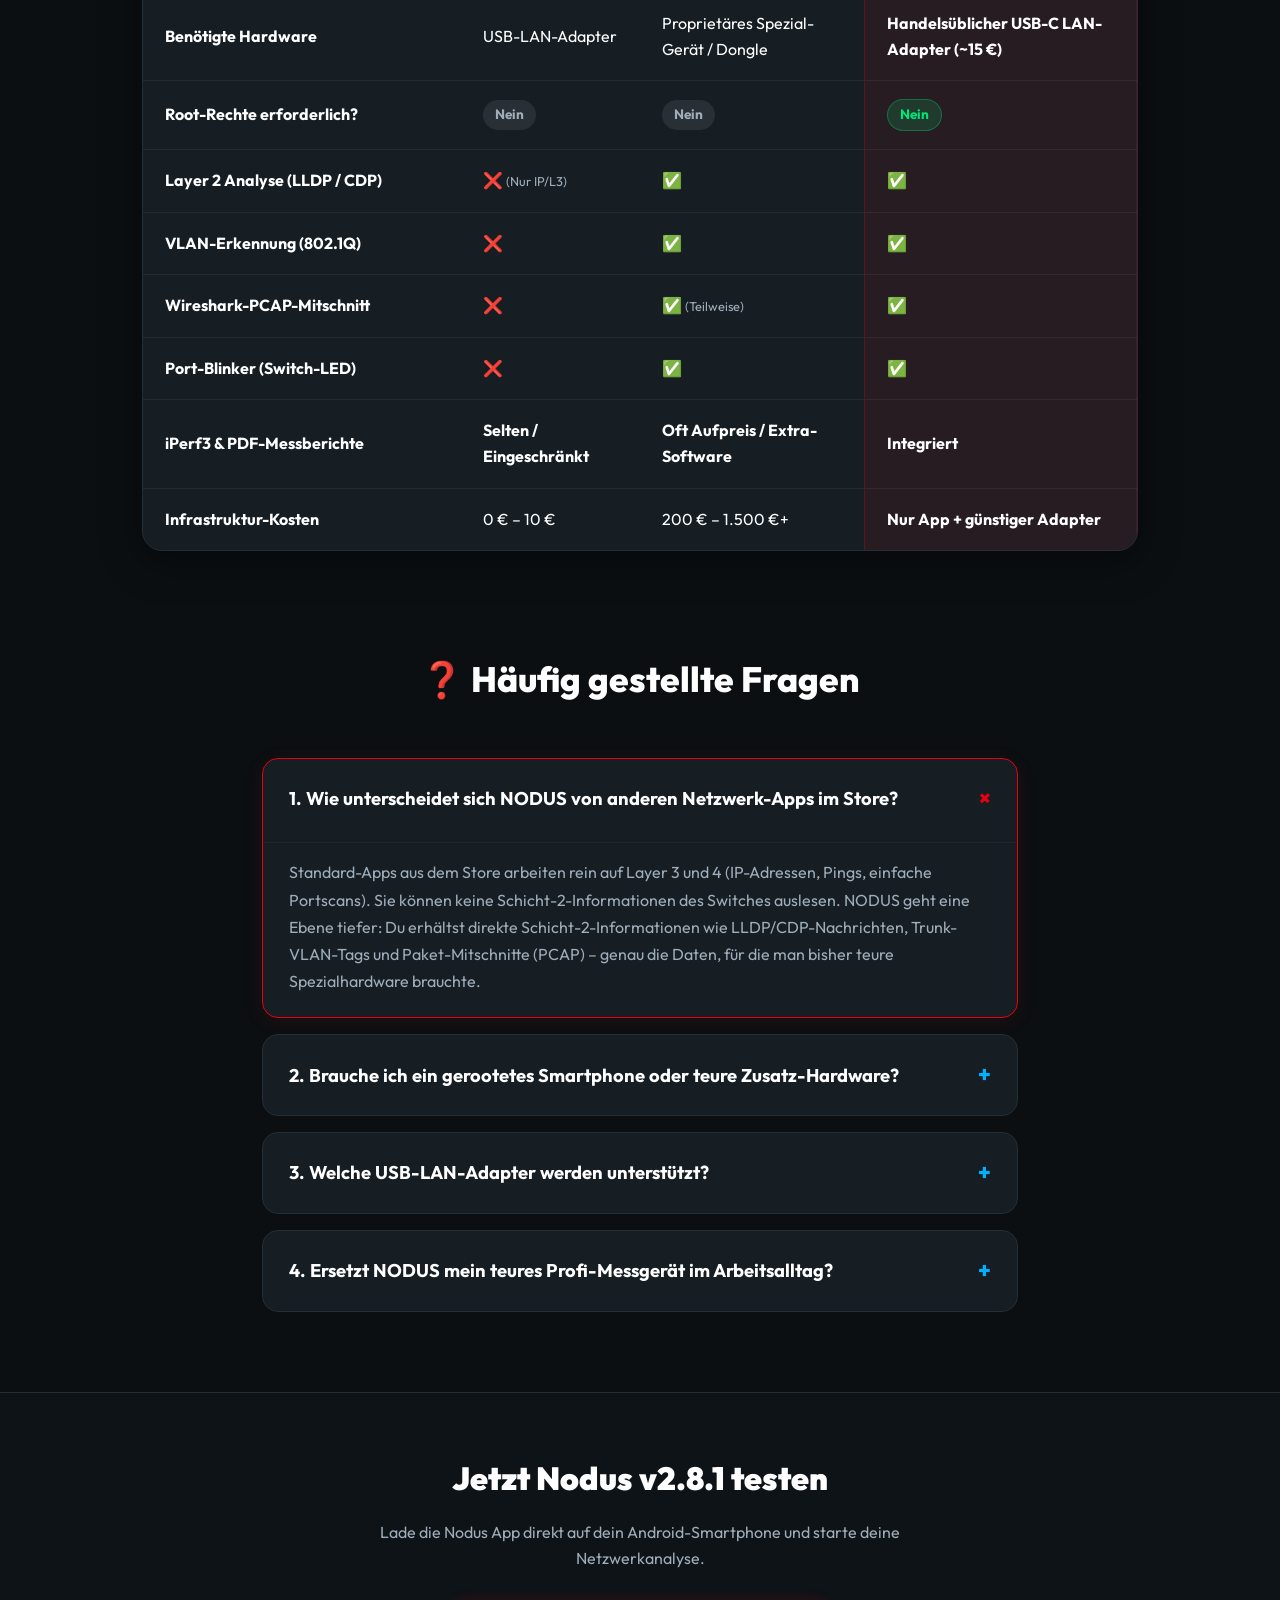
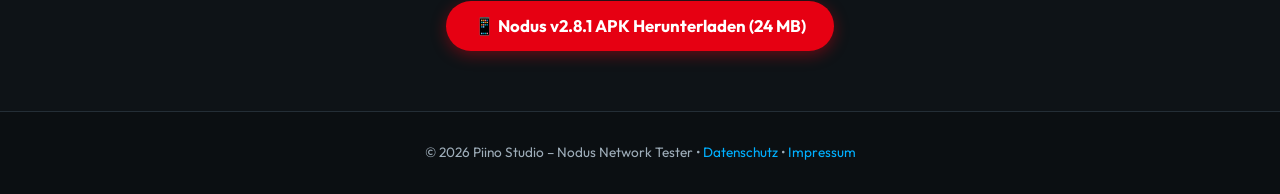
==== commit f7175239: "Release Nodus Pro v2.9.0 with visual multi-switch topology, HTML exporter and redesigned VLAN module" ====
--- a/nodus.html
+++ b/nodus.html
@@ -8,6 +8,8 @@
   <link rel="preconnect" href="https://fonts.googleapis.com">
   <link rel="preconnect" href="https://fonts.gstatic.com" crossorigin>
   <link href="https://fonts.googleapis.com/css2?family=Outfit:wght@400;600;800;900&display=swap" rel="stylesheet">
+  <link rel="icon" type="image/png" href="nodus-app-icon.png">
+  <link rel="apple-touch-icon" href="nodus-app-icon.png">
   <link rel="stylesheet" href="styles.css">
   <style>
     .nodus-hero {
@@ -96,7 +98,7 @@
       <a href="https://www.piino.de" class="nav-link">← Zurück</a>
       <a href="#vergleich" class="nav-link">Vergleich</a>
       <a href="#faq" class="nav-link">FAQ</a>
-      <a href="downloads/Nodus_latest.apk" download class="btn-primary btn-sm">📱 APK v2.8.1 Herunterladen</a>
+      <a href="downloads/Nodus_latest.apk" download class="btn-primary btn-sm">📱 APK v2.9.0 Herunterladen</a>
     </div>
   </nav>
 
@@ -105,12 +107,12 @@
     <div style="margin-bottom: 20px;">
       <img src="nodus-app-icon.png" alt="Nodus App Icon" style="width: 124px; height: 124px; border-radius: 28px; box-shadow: 0 16px 45px rgba(0, 225, 255, 0.28), 0 0 30px rgba(124, 77, 255, 0.25); border: 1px solid rgba(255, 255, 255, 0.15); transition: transform 0.3s ease;" onmouseover="this.style.transform='scale(1.06)'" onmouseout="this.style.transform='scale(1)'">
     </div>
-    <div class="badge-nintendo">🔌 NODUS NETWORK TESTER v2.8.1 (3-DAYS TRIAL & IN-APP PURCHASE)</div>
+    <div class="badge-nintendo">🔌 NODUS NETWORK TESTER v2.9.0 (RELEASE PRO &amp; 3-DAYS TRIAL)</div>
     <h1>Profis Netzwerkanalyse. Direkt auf deinem Android Smartphone.</h1>
-    <p>Keine unhandlichen Spezialgeräte für Tausende Euro mehr. Nodus verbindet deinen USB-C OTG Netzwerkadapter direkt mit dem Switch und analysiert Layer-2 Pakete mit lokaler Gemini Nano KI in Echtzeit.</p>
+    <p>Keine unhandlichen Spezialgeräte für Tausende Euro mehr. Nodus verbindet deinen USB-C OTG Netzwerkadapter direkt mit dem Switch und analysiert Layer-2 Pakete mit lokaler Gemini Nano KI &amp; visueller Multi-Switch Topologie in Echtzeit.</p>
     
     <div class="hero-actions">
-      <a href="downloads/Nodus_latest.apk" download class="btn-primary">🚀 Nodus v2.8.1 APK Herunterladen (24 MB)</a>
+      <a href="downloads/Nodus_latest.apk" download class="btn-primary">🚀 Nodus v2.9.0 APK Herunterladen (26 MB)</a>
       <a href="#features" class="btn-secondary">⚡ Funktionen entdecken</a>
     </div>
 
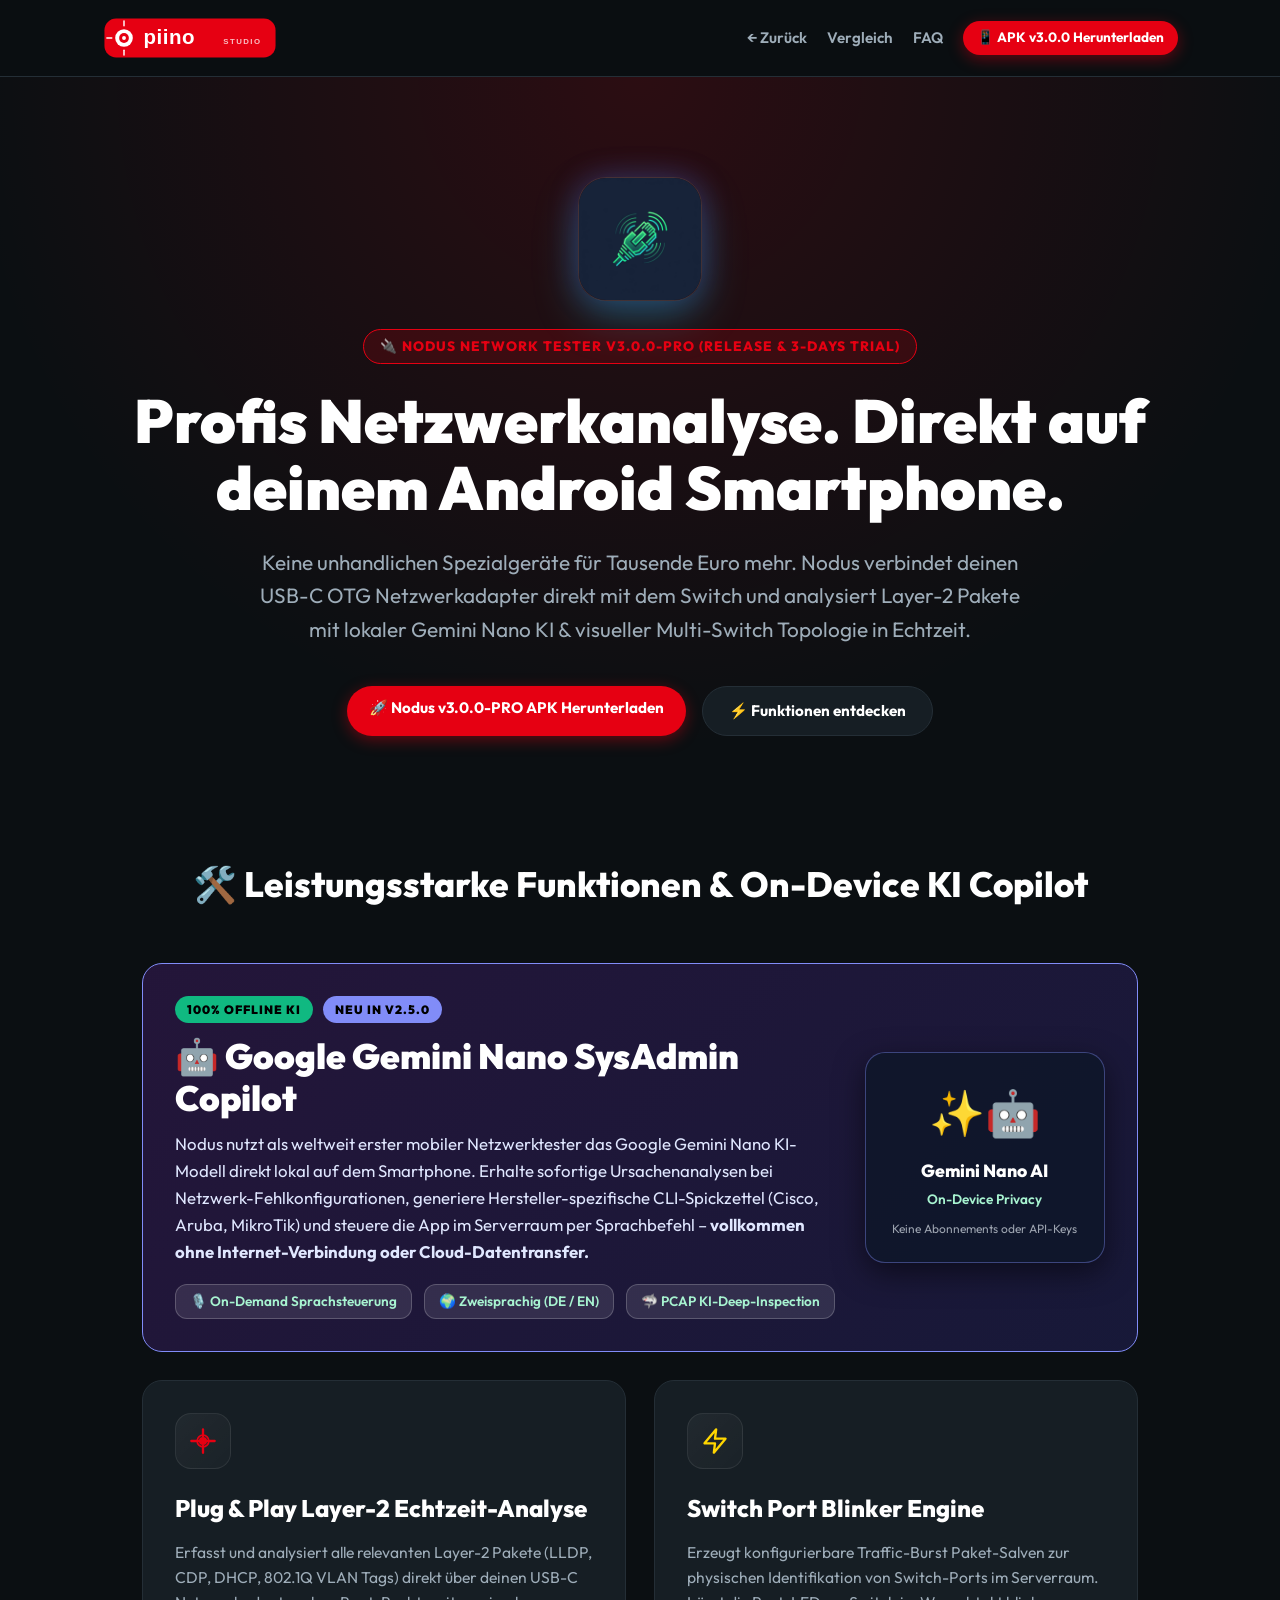
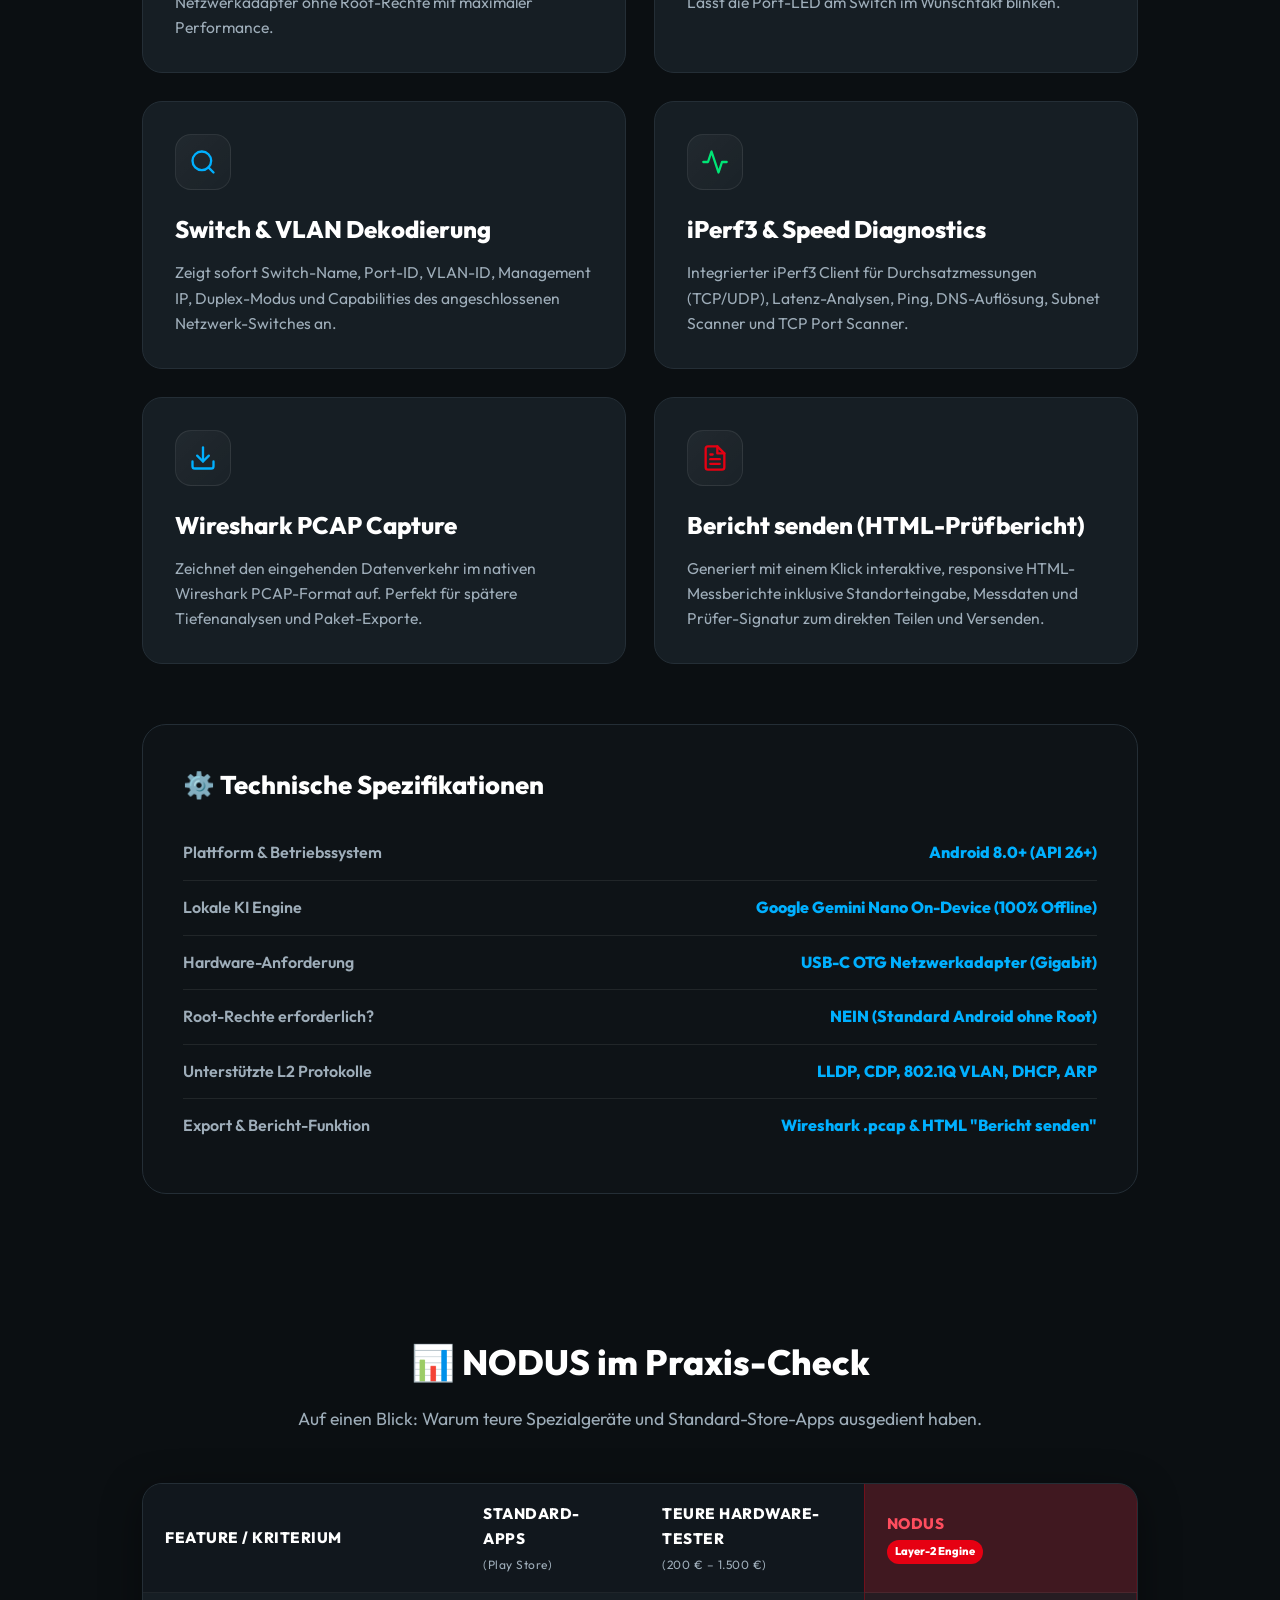
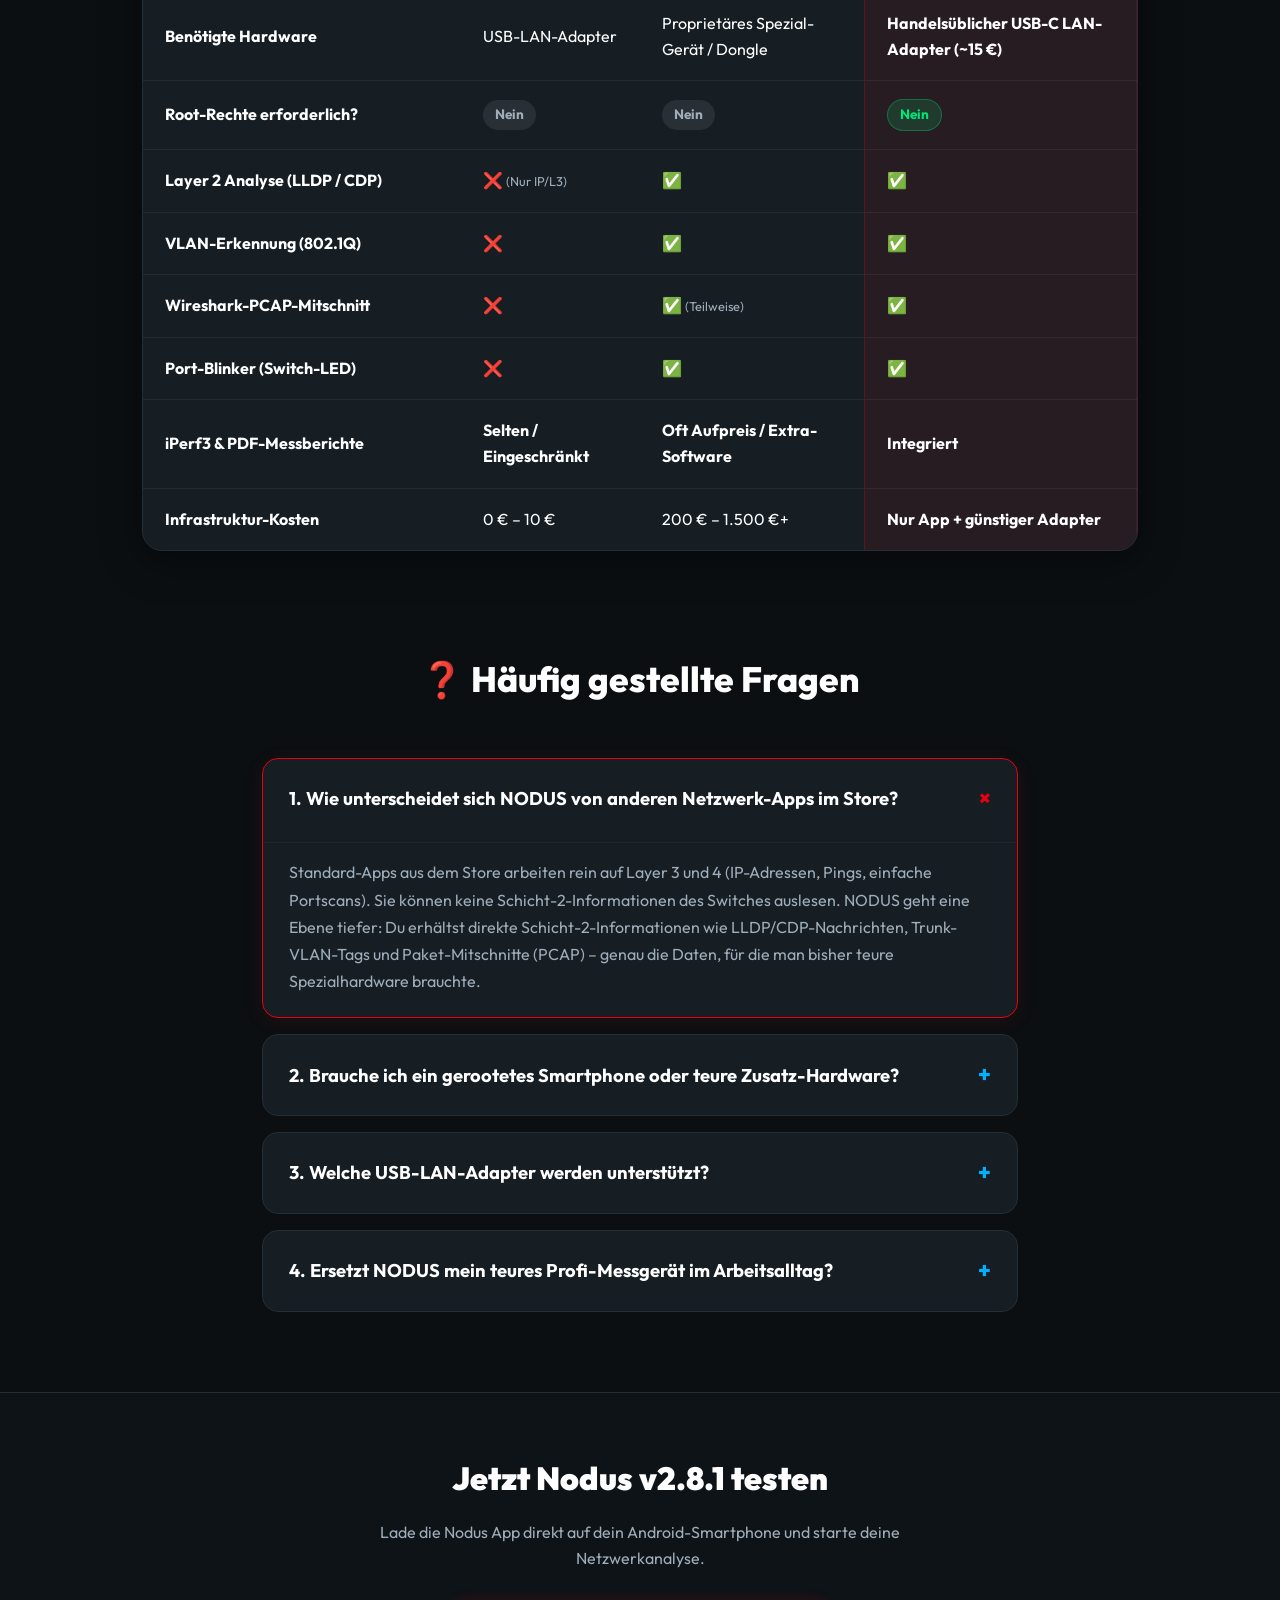
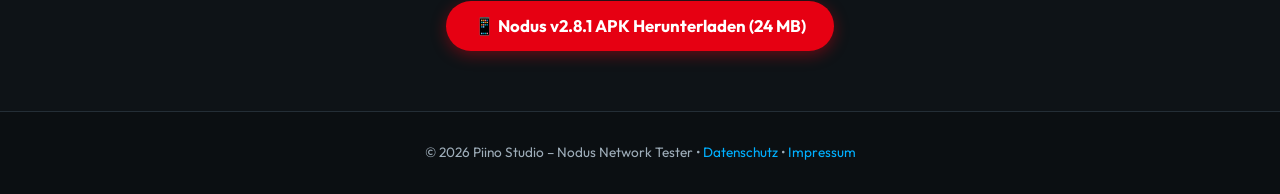
==== commit 92154ea7: "Update piino-web with fresh v3.0.0-PRO APK links (Nodus_v3.0.0_PRO.apk)" ====
--- a/nodus.html
+++ b/nodus.html
@@ -98,7 +98,7 @@
       <a href="https://www.piino.de" class="nav-link">← Zurück</a>
       <a href="#vergleich" class="nav-link">Vergleich</a>
       <a href="#faq" class="nav-link">FAQ</a>
-      <a href="downloads/Nodus_latest.apk" download class="btn-primary btn-sm">📱 APK v2.9.0 Herunterladen</a>
+      <a href="downloads/Nodus_v3.0.0_PRO.apk" download class="btn-primary btn-sm">📱 APK v3.0.0 Herunterladen</a>
     </div>
   </nav>
 
@@ -107,12 +107,12 @@
     <div style="margin-bottom: 20px;">
       <img src="nodus-app-icon.png" alt="Nodus App Icon" style="width: 124px; height: 124px; border-radius: 28px; box-shadow: 0 16px 45px rgba(0, 225, 255, 0.28), 0 0 30px rgba(124, 77, 255, 0.25); border: 1px solid rgba(255, 255, 255, 0.15); transition: transform 0.3s ease;" onmouseover="this.style.transform='scale(1.06)'" onmouseout="this.style.transform='scale(1)'">
     </div>
-    <div class="badge-nintendo">🔌 NODUS NETWORK TESTER v2.9.0 (RELEASE PRO &amp; 3-DAYS TRIAL)</div>
+    <div class="badge-nintendo">🔌 NODUS NETWORK TESTER v3.0.0-PRO (RELEASE &amp; 3-DAYS TRIAL)</div>
     <h1>Profis Netzwerkanalyse. Direkt auf deinem Android Smartphone.</h1>
     <p>Keine unhandlichen Spezialgeräte für Tausende Euro mehr. Nodus verbindet deinen USB-C OTG Netzwerkadapter direkt mit dem Switch und analysiert Layer-2 Pakete mit lokaler Gemini Nano KI &amp; visueller Multi-Switch Topologie in Echtzeit.</p>
     
     <div class="hero-actions">
-      <a href="downloads/Nodus_latest.apk" download class="btn-primary">🚀 Nodus v2.9.0 APK Herunterladen (26 MB)</a>
+      <a href="downloads/Nodus_v3.0.0_PRO.apk" download class="btn-primary">🚀 Nodus v3.0.0-PRO APK Herunterladen</a>
       <a href="#features" class="btn-secondary">⚡ Funktionen entdecken</a>
     </div>
 
